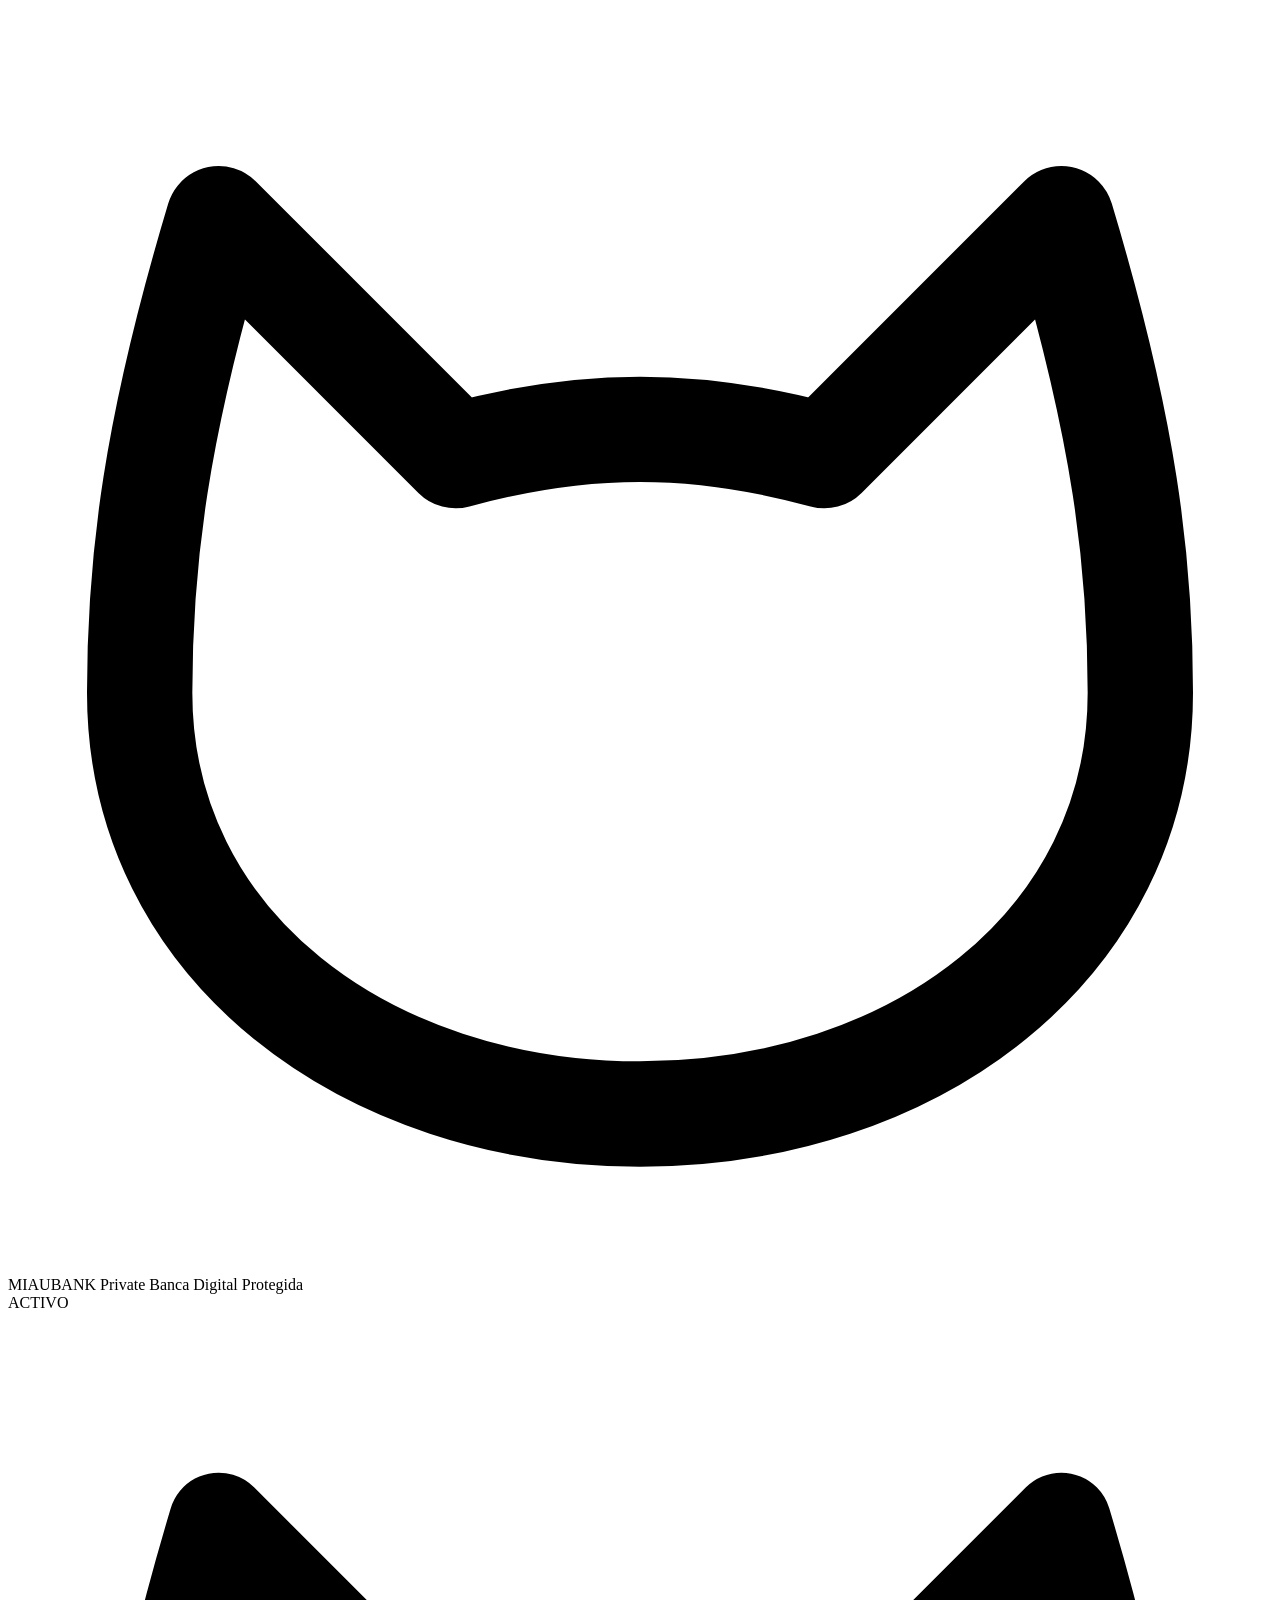
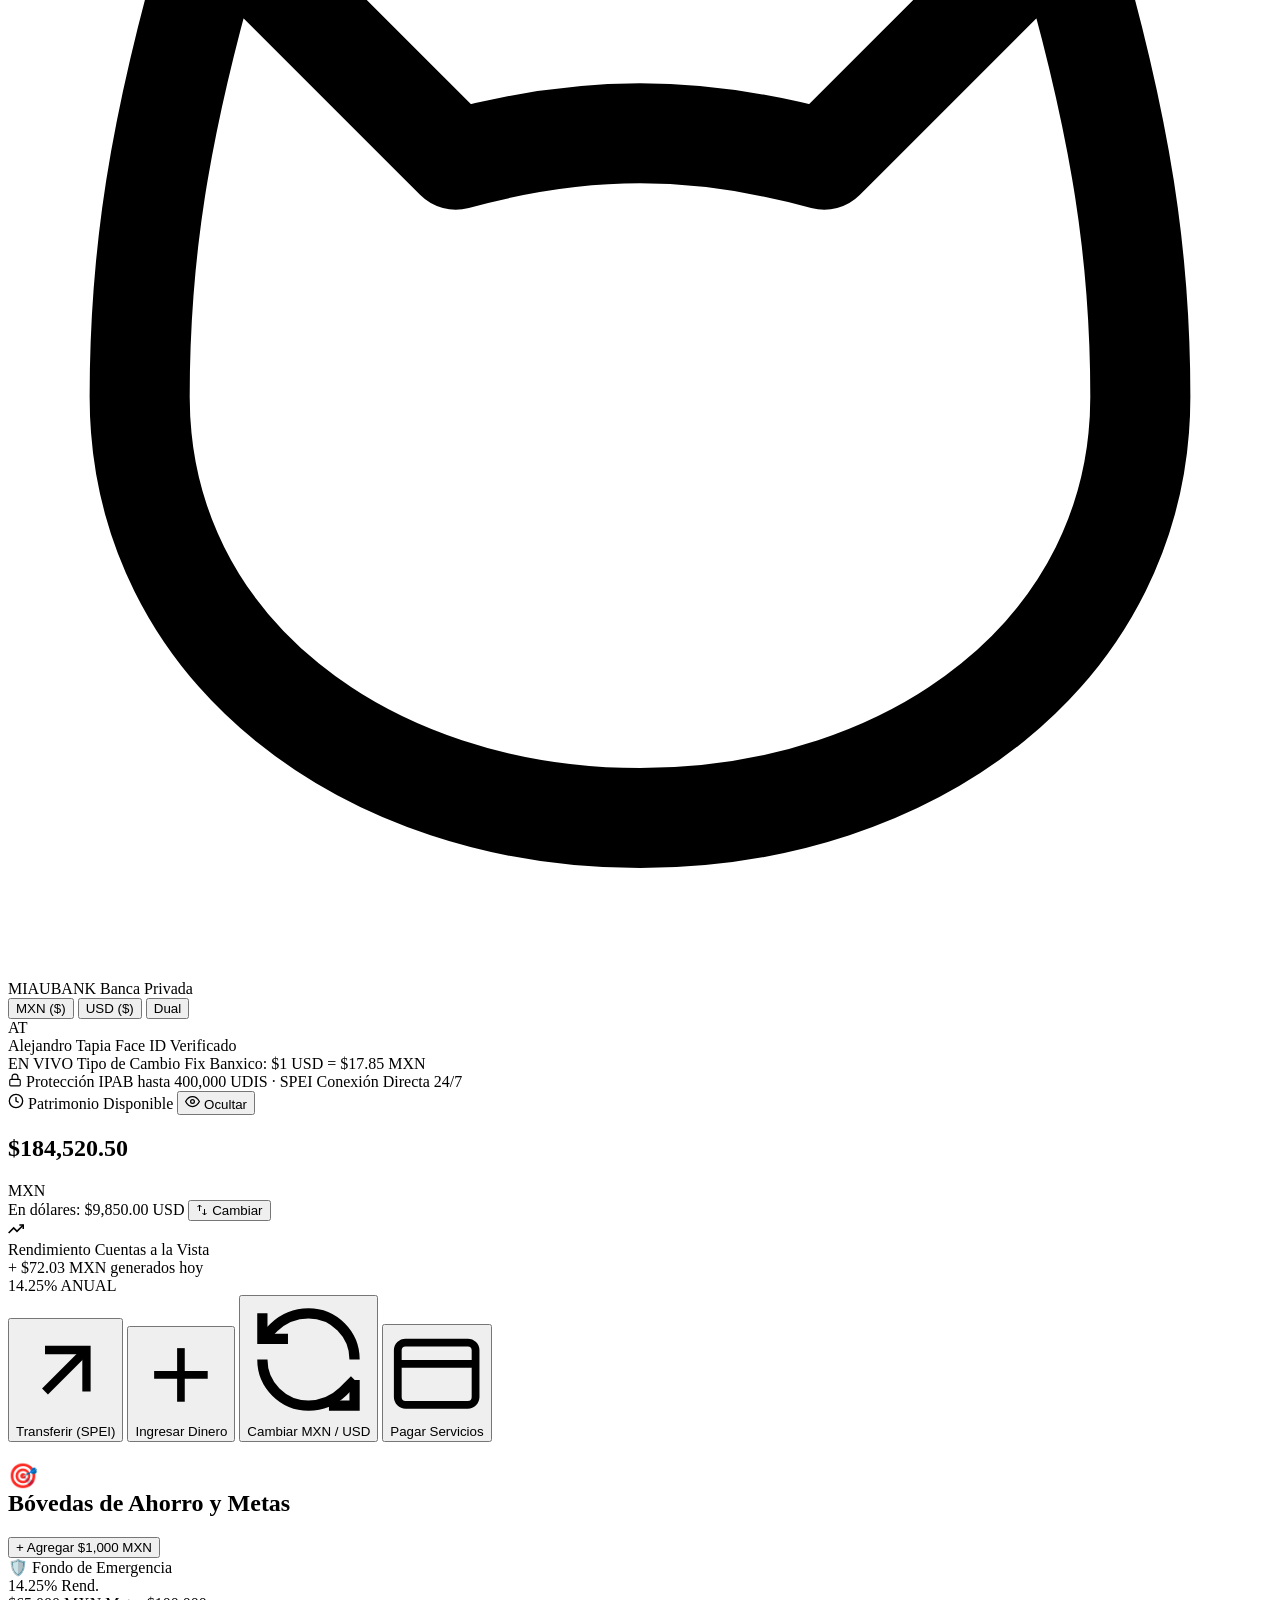
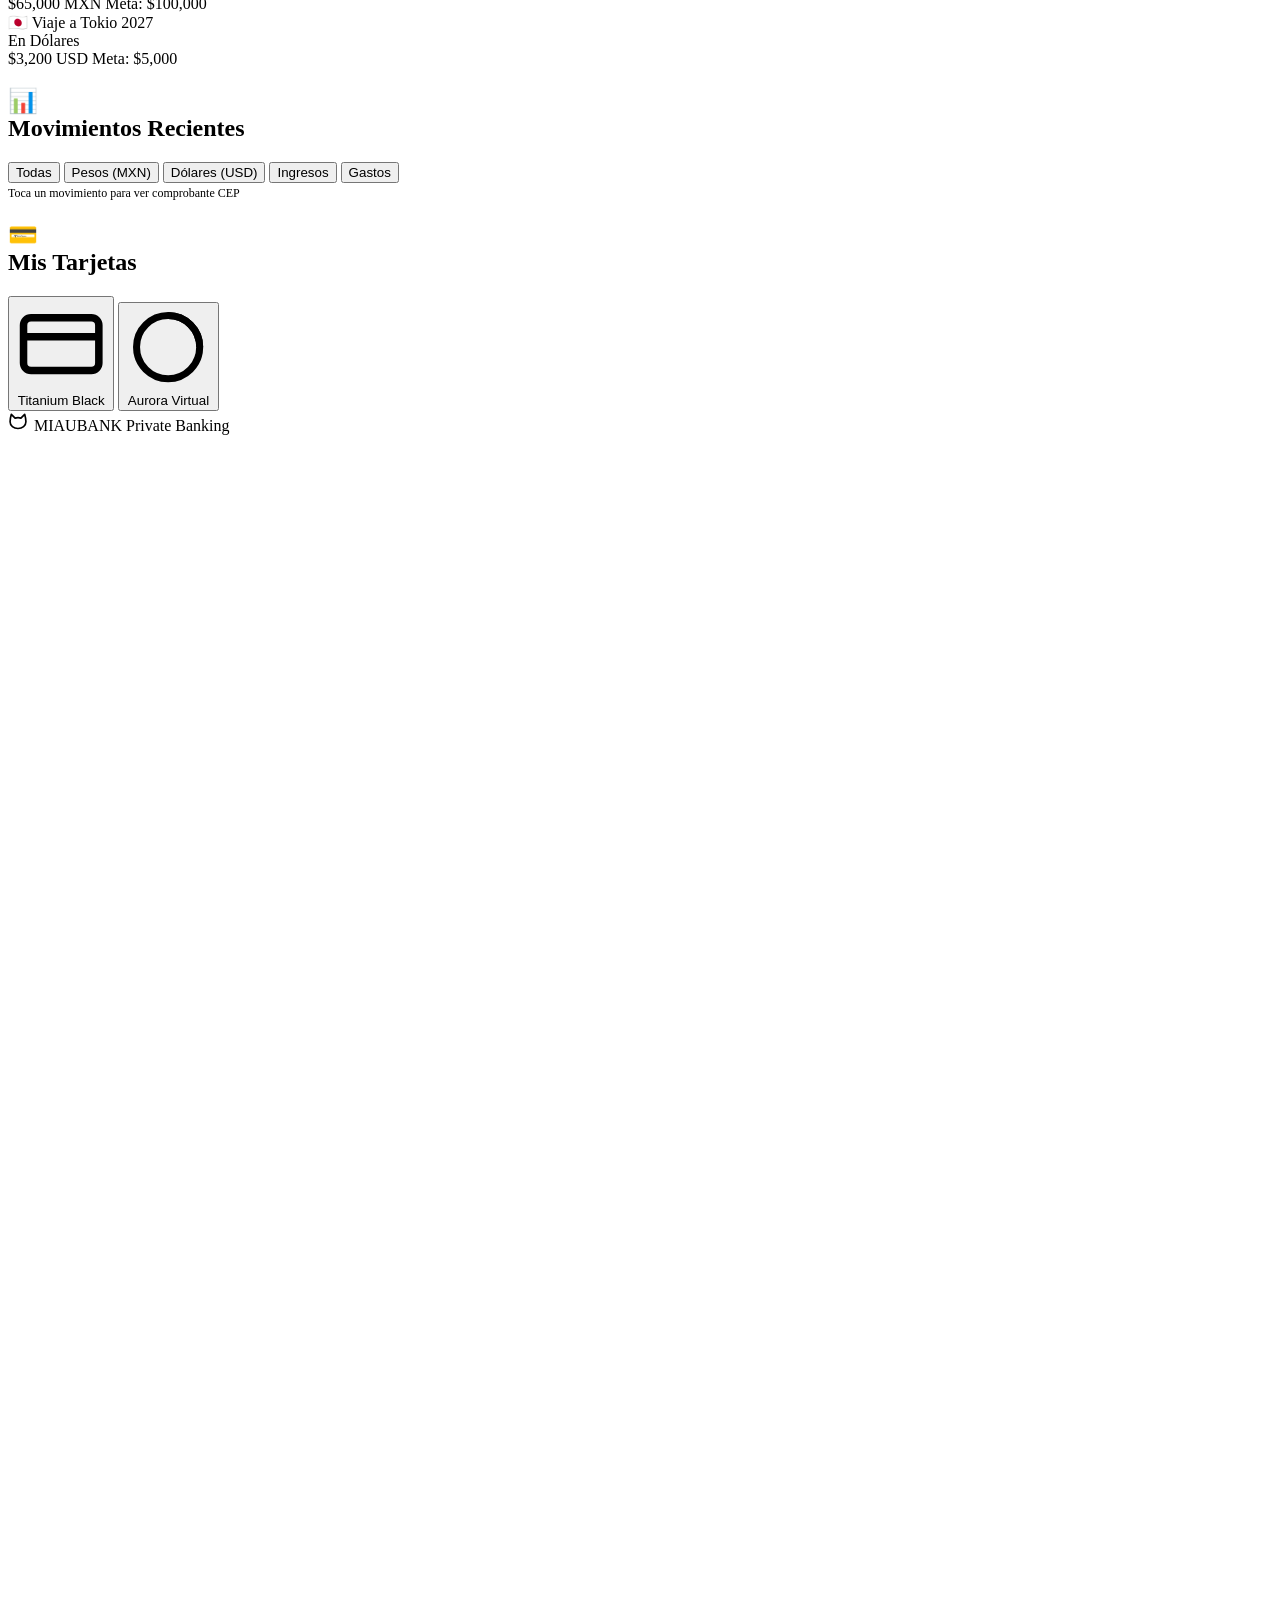
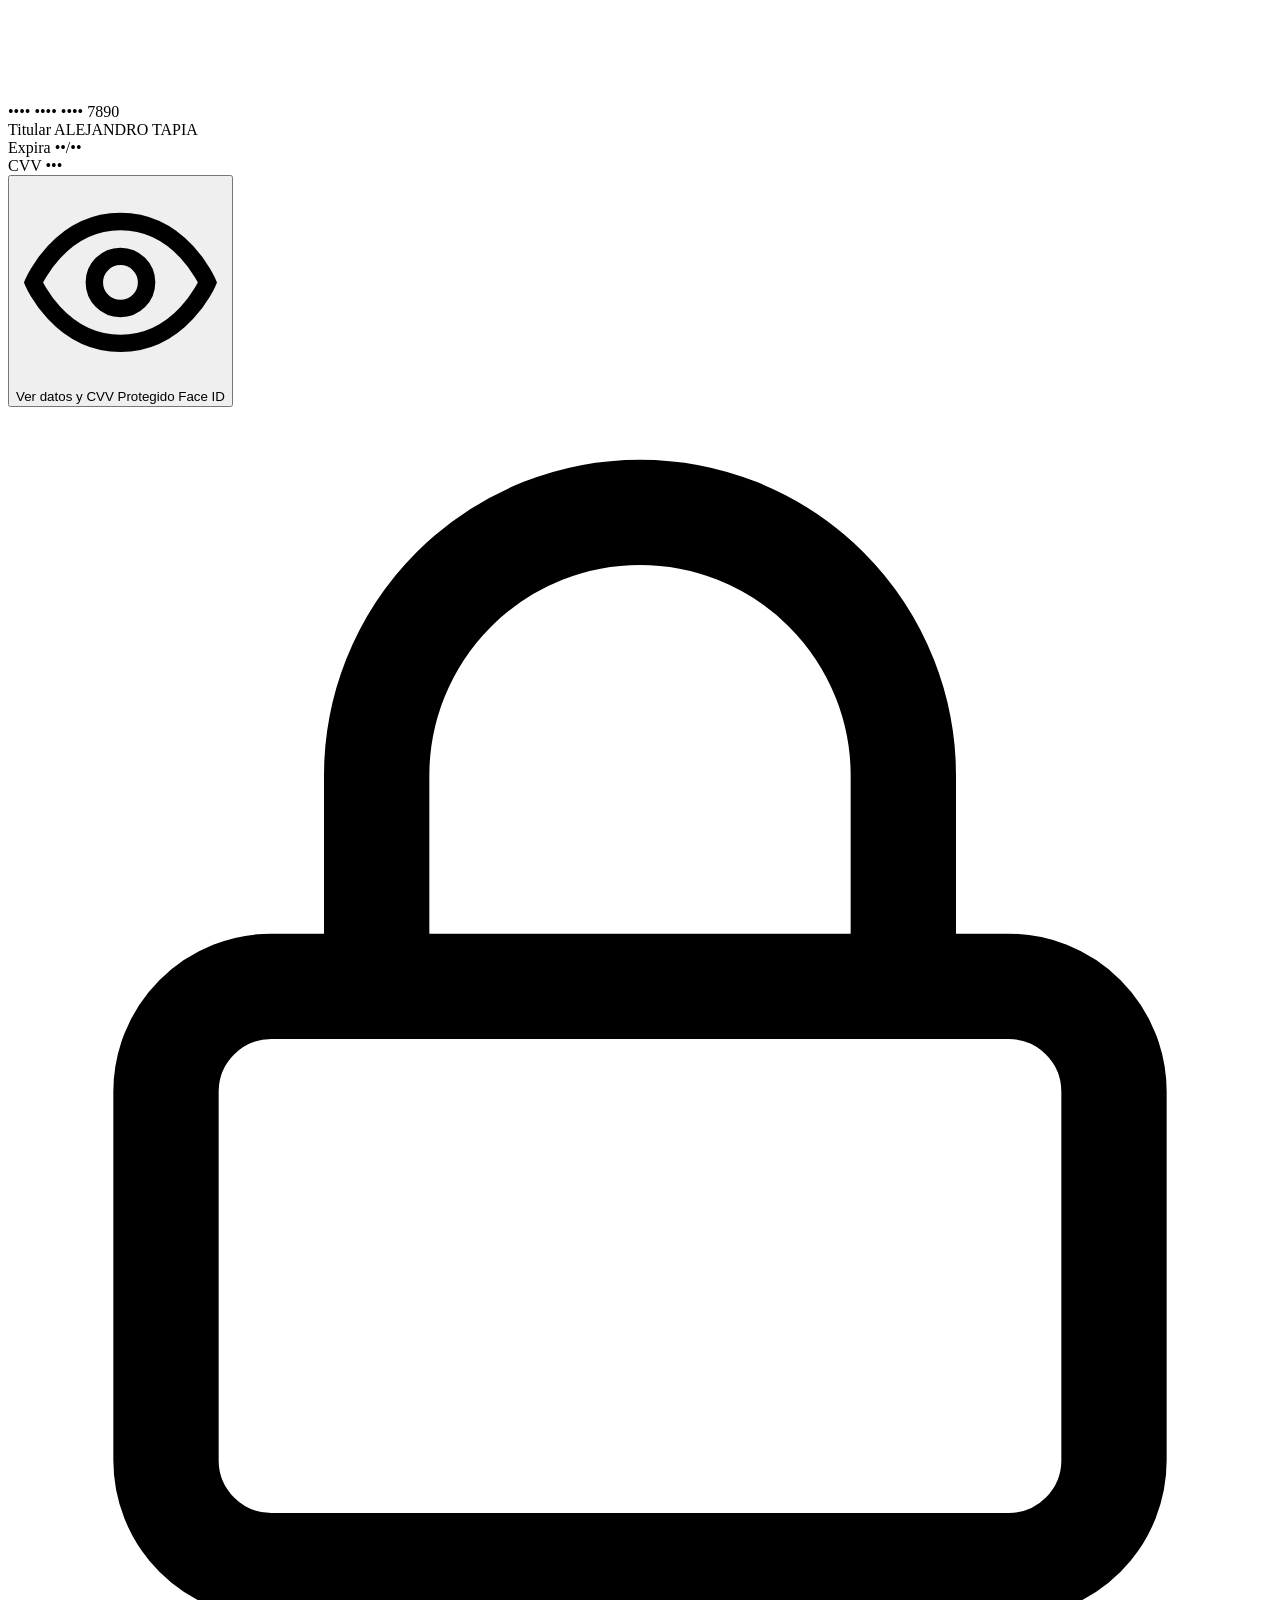
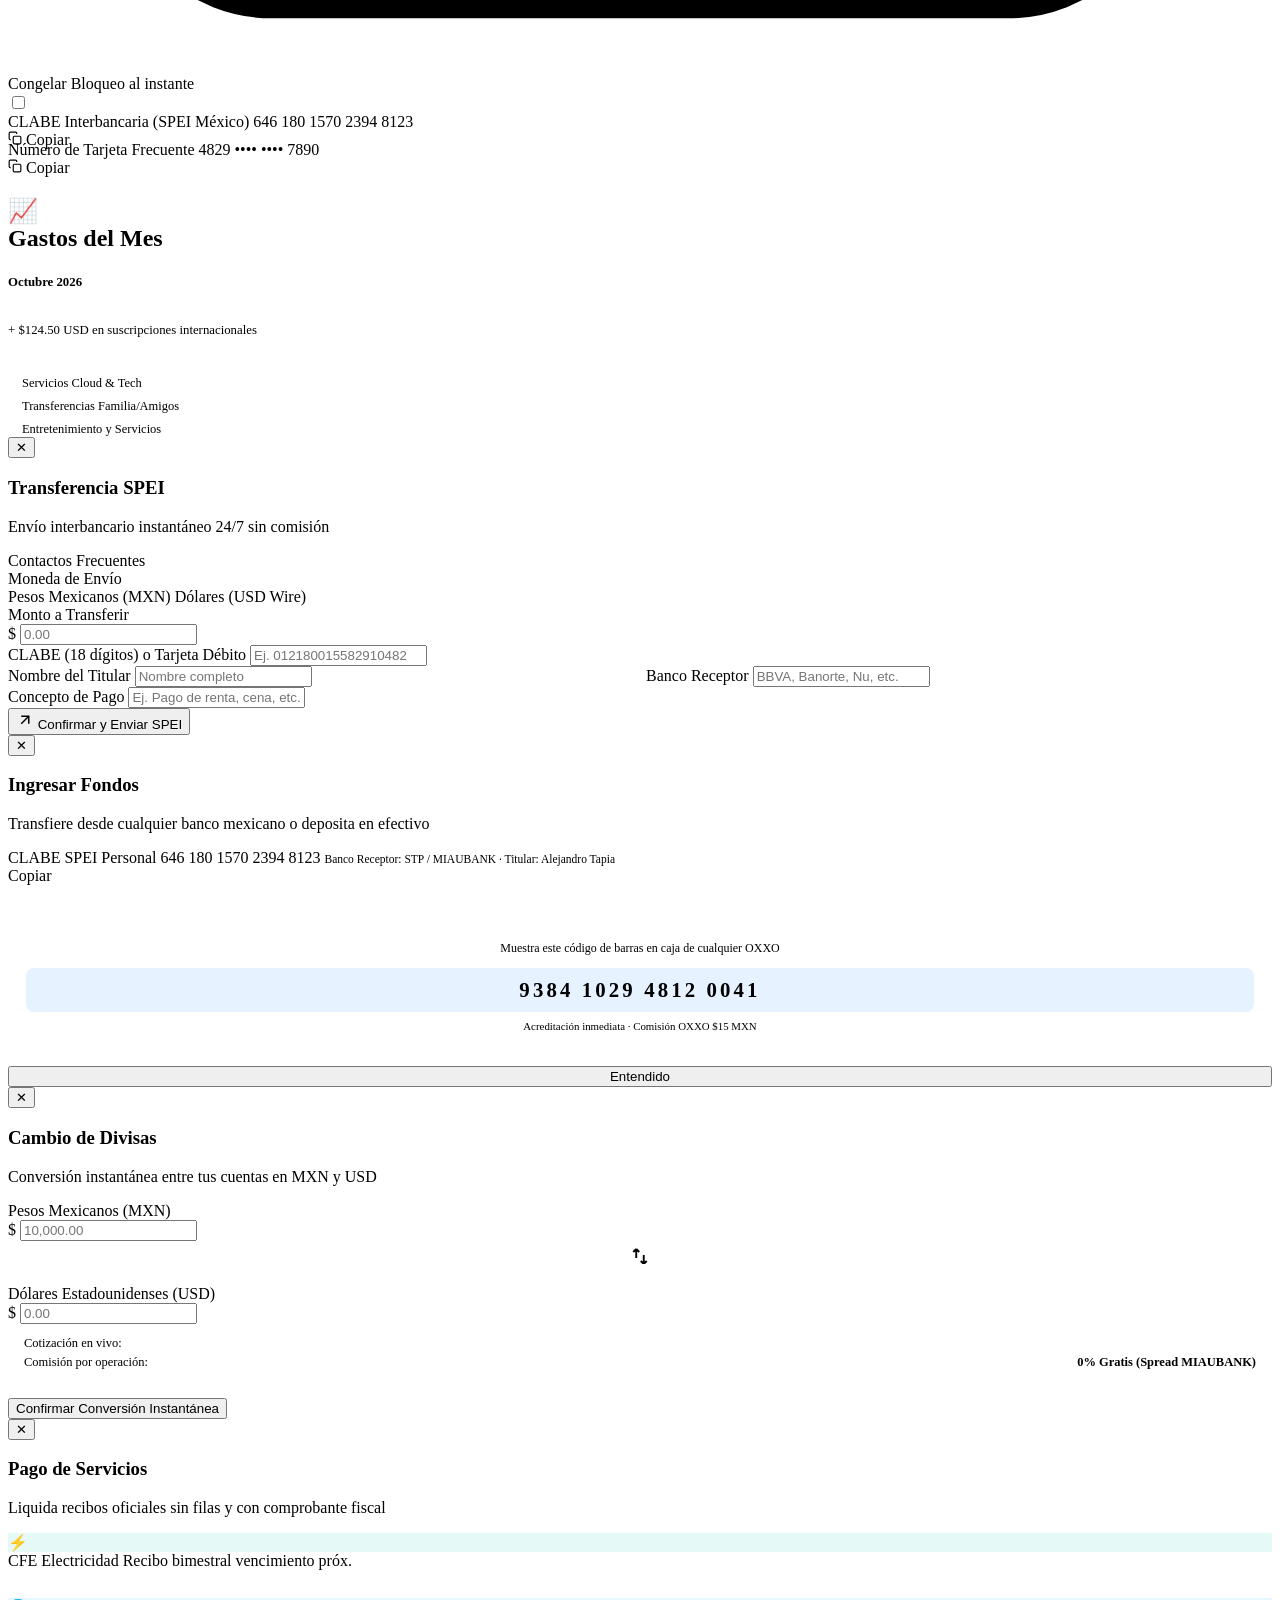
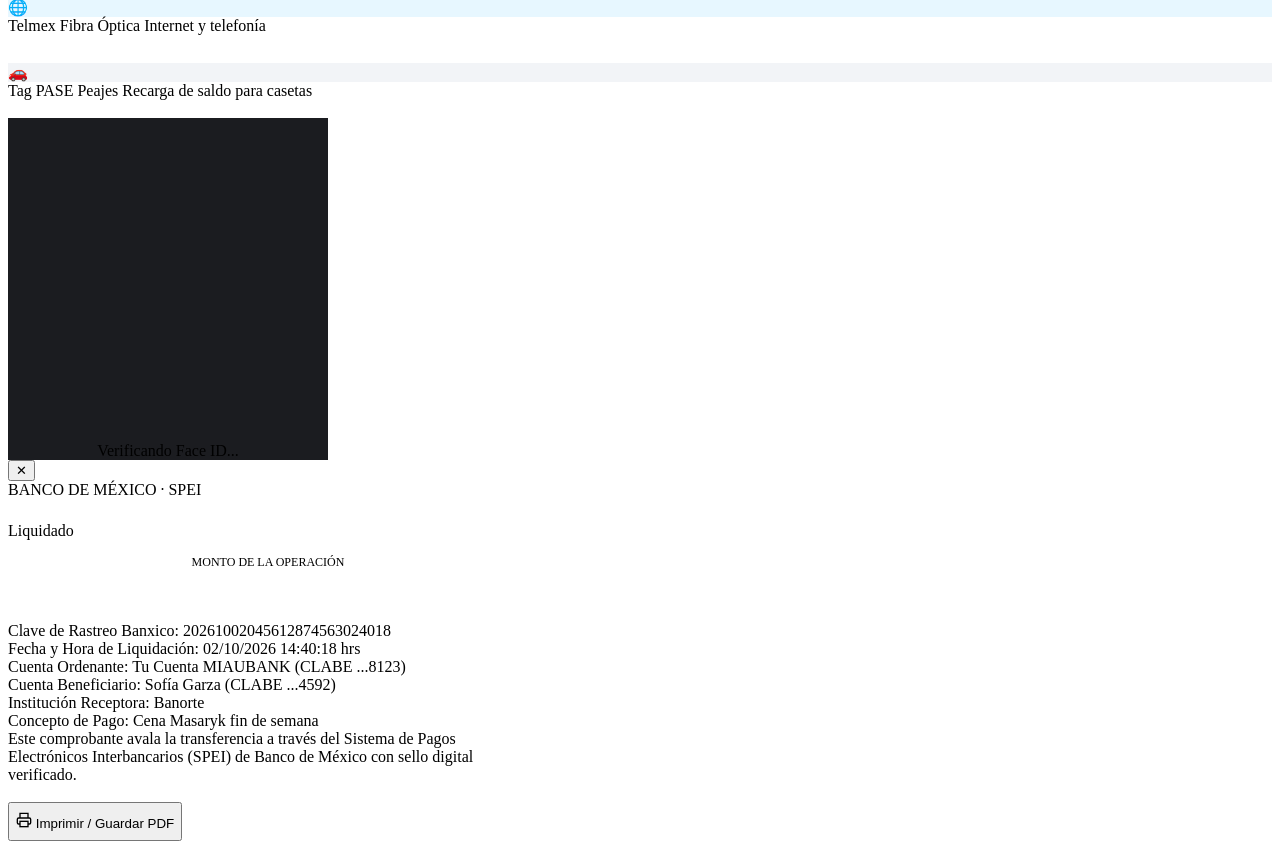
==== index.html @ e2e9070a "Add files via upload" ====
<!DOCTYPE html>
<html lang="es-MX">
<head>
  <meta charset="UTF-8">
  <meta name="viewport" content="width=device-width, initial-scale=1.0">
  <title>MIAUBANK | Banca Privada Digital</title>
  
  <!-- Estilos del Sistema Apple Black -->
  <link rel="stylesheet" href="css/main.css">
  <link rel="stylesheet" href="css/cards.css">
  <link rel="stylesheet" href="css/components.css">

  <link rel="icon" href="data:image/svg+xml,<svg xmlns='http://www.w3.org/2000/svg' viewBox='0 0 24 24' fill='none' stroke='%2338bdf8' stroke-width='2' stroke-linecap='round' stroke-linejoin='round'><path d='M4 4l4.5 4.5c1.1-.3 2.3-.5 3.5-.5s2.4.2 3.5.5L20 4c1.2 4 1.5 6.5 1.5 9 0 4.8-4.3 8-9.5 8S2.5 17.8 2.5 13c0-2.5.3-5 1.5-9z'/></svg>">
</head>
<body>

  <!-- Luz Ambiental de Fondo -->
  <div class="ambient-glow"></div>

  <!-- Dynamic Island (Estilo iPhone 15/16 Pro) -->
  <div class="dynamic-island-container">
    <div class="dynamic-island" id="dynamicIsland">
      <div class="island-icon">
        <svg viewBox="0 0 24 24" fill="none" stroke="currentColor" stroke-width="2" stroke-linecap="round" stroke-linejoin="round">
          <path d="M4 4l4.5 4.5c1.1-.3 2.3-.5 3.5-.5s2.4.2 3.5.5L20 4c1.2 4 1.5 6.5 1.5 9 0 4.8-4.3 8-9.5 8S2.5 17.8 2.5 13c0-2.5.3-5 1.5-9z"/>
        </svg>
      </div>
      <div class="island-content">
        <span class="island-title" id="islandTitle">MIAUBANK Private</span>
        <span class="island-sub" id="islandSub">Banca Digital Protegida</span>
      </div>
      <span class="island-badge" id="islandBadge">ACTIVO</span>
    </div>
  </div>

  <div class="app-layout">

    <!-- Header Principal -->
    <header class="app-header">
      <div class="brand-wrapper" onclick="window.scrollTo({top:0, behavior:'smooth'})">
        <div class="brand-icon">
          <!-- Silueta Minimalista de Cara de Gato -->
          <svg viewBox="0 0 24 24" fill="none" stroke="currentColor" stroke-width="1.9" stroke-linecap="round" stroke-linejoin="round">
            <path d="M4 4l4.5 4.5c1.1-.3 2.3-.5 3.5-.5s2.4.2 3.5.5L20 4c1.2 4 1.5 6.5 1.5 9 0 4.8-4.3 8-9.5 8S2.5 17.8 2.5 13c0-2.5.3-5 1.5-9z"/>
          </svg>
        </div>
        <div class="brand-info">
          <span class="brand-name">MIAUBANK</span>
          <span class="brand-tag">Banca Privada</span>
        </div>
      </div>

      <!-- Selector Global de Divisas -->
      <div class="header-actions">
        <div class="currency-selector-pill">
          <button class="currency-btn active" data-currency="MXN" onclick="CurrencyEngine.setDisplayMode('MXN')">MXN ($)</button>
          <button class="currency-btn" data-currency="USD" onclick="CurrencyEngine.setDisplayMode('USD')">USD ($)</button>
          <button class="currency-btn" data-currency="DUAL" onclick="CurrencyEngine.setDisplayMode('DUAL')">Dual</button>
        </div>

        <!-- Perfil del Usuario -->
        <div class="user-profile-badge" title="Cuenta Verificada">
          <div class="avatar-ring">AT</div>
          <div class="user-meta">
            <span class="user-name">Alejandro Tapia</span>
            <span class="user-status">Face ID Verificado</span>
          </div>
        </div>
      </div>
    </header>

    <!-- Barra de Tipo de Cambio en Vivo -->
    <div class="fx-ticker-bar">
      <div class="ticker-left">
        <span class="live-indicator">
          <span class="pulse-dot"></span>
          EN VIVO
        </span>
        <span class="ticker-text">Tipo de Cambio Fix Banxico:</span>
        <span class="ticker-rate-badge" id="fxTickerRate">$1 USD = $17.85 MXN</span>
      </div>
      <div class="ticker-right">
        <span>
          <svg width="14" height="14" viewBox="0 0 24 24" fill="none" stroke="currentColor" stroke-width="2">
            <rect x="3" y="11" width="18" height="11" rx="2" ry="2"/>
            <path d="M7 11V7a5 5 0 0 1 10 0v4"/>
          </svg>
          Protección IPAB hasta 400,000 UDIS
        </span>
        <span>·</span>
        <span>SPEI Conexión Directa 24/7</span>
      </div>
    </div>

    <!-- Grid Principal de la Banca -->
    <main class="dashboard-grid">

      <!-- COLUMNA IZQUIERDA: Balance, Acciones, Apartados y Movimientos -->
      <div class="main-column">

        <!-- Tarjeta de Saldo Principal -->
        <section class="balance-hero">
          <div class="balance-header-row">
            <span class="balance-meta-tag">
              <svg width="16" height="16" viewBox="0 0 24 24" fill="none" stroke="currentColor" stroke-width="2">
                <circle cx="12" cy="12" r="10"/>
                <path d="M12 6v6l4 2"/>
              </svg>
              Patrimonio Disponible
            </span>

            <button class="privacy-toggle-btn" onclick="CurrencyEngine.toggleBalanceVisibility()">
              <svg width="15" height="15" viewBox="0 0 24 24" fill="none" stroke="currentColor" stroke-width="2">
                <path d="M1 12s4-8 11-8 11 8 11 8-4 8-11 8-11-8-11-8z"/>
                <circle cx="12" cy="12" r="3"/>
              </svg>
              <span id="privacyBtnText">Ocultar</span>
            </button>
          </div>

          <div class="balance-amount-display">
            <h1 class="main-balance-text" id="mainBalanceAmount">$184,520.50</h1>
            <span class="currency-code-tag" id="mainCurrencyCode">MXN</span>
          </div>

          <div class="secondary-balance-row">
            <span>En dólares:</span>
            <span class="secondary-balance-value" id="secondaryBalanceAmount">$9,850.00</span>
            <span id="secondaryCurrencyCode">USD</span>
            <button class="currency-swap-pill" onclick="App.openModal('fxModal')">
              <svg width="12" height="12" viewBox="0 0 24 24" fill="none" stroke="currentColor" stroke-width="2">
                <path d="M7 16V4m0 0L3 8m4-4l4 4m6 4v12m0 0l4-4m-4 4l-4-4"/>
              </svg>
              Cambiar
            </button>
          </div>

          <!-- Tira de Rendimiento Anual -->
          <div class="balance-yield-strip">
            <div class="yield-info-left">
              <div class="yield-icon-box">
                <svg width="16" height="16" viewBox="0 0 24 24" fill="none" stroke="currentColor" stroke-width="2.5">
                  <polyline points="23 6 13.5 15.5 8.5 10.5 1 18"/>
                  <polyline points="17 6 23 6 23 12"/>
                </svg>
              </div>
              <div>
                <div class="yield-text-main">Rendimiento Cuentas a la Vista</div>
                <div class="yield-text-sub" id="dailyYieldAmount">+ $72.03 MXN generados hoy</div>
              </div>
            </div>
            <div class="yield-rate-badge">14.25% ANUAL</div>
          </div>
        </section>

        <!-- Barra de Acciones Rápidas -->
        <section class="quick-actions-grid">
          <button class="quick-action-btn" onclick="App.openModal('transferModal')">
            <div class="action-icon-wrapper blue">
              <svg viewBox="0 0 24 24" fill="none" stroke="currentColor" stroke-width="2">
                <line x1="7" y1="17" x2="17" y2="7"/>
                <polyline points="7 7 17 7 17 17"/>
              </svg>
            </div>
            <span class="action-title">Transferir (SPEI)</span>
          </button>

          <button class="quick-action-btn" onclick="App.openModal('depositModal')">
            <div class="action-icon-wrapper green">
              <svg viewBox="0 0 24 24" fill="none" stroke="currentColor" stroke-width="2">
                <line x1="12" y1="5" x2="12" y2="19"/>
                <line x1="5" y1="12" x2="19" y2="12"/>
              </svg>
            </div>
            <span class="action-title">Ingresar Dinero</span>
          </button>

          <button class="quick-action-btn" onclick="App.openModal('fxModal')">
            <div class="action-icon-wrapper purple">
              <svg viewBox="0 0 24 24" fill="none" stroke="currentColor" stroke-width="2">
                <path d="M21 12a9 9 0 0 0-9-9 9.75 9.75 0 0 0-6.74 2.74L3 8"/>
                <path d="M3 3v5h5"/>
                <path d="M3 12a9 9 0 0 0 9 9 9.75 9.75 0 0 0 6.74-2.74L21 16"/>
                <path d="M16 21h5v-5"/>
              </svg>
            </div>
            <span class="action-title">Cambiar MXN / USD</span>
          </button>

          <button class="quick-action-btn" onclick="App.openModal('servicesModal')">
            <div class="action-icon-wrapper orange">
              <svg viewBox="0 0 24 24" fill="none" stroke="currentColor" stroke-width="2">
                <rect x="2" y="4" width="20" height="16" rx="2"/>
                <path d="M7 15h0M2 9.5h20"/>
              </svg>
            </div>
            <span class="action-title">Pagar Servicios</span>
          </button>
        </section>

        <!-- Bóveda de Apartados y Ahorro -->
        <section class="glass-panel">
          <div class="panel-header">
            <h2 class="panel-title">
              <div class="icon-box">🎯</div>
              Bóvedas de Ahorro y Metas
            </h2>
            <button class="panel-action-btn" onclick="App.depositToVault('Fondo Emergencia', 1000)">
              + Agregar $1,000 MXN
            </button>
          </div>

          <div class="vaults-grid">
            <div class="vault-card" onclick="App.depositToVault('Fondo Emergencia', 2000)">
              <div class="vault-top">
                <div class="vault-title-wrap">
                  <span class="vault-emoji">🛡️</span>
                  <span class="vault-name">Fondo de Emergencia</span>
                </div>
                <span class="vault-badge">14.25% Rend.</span>
              </div>
              <div class="vault-balance-info">
                <span class="vault-current-amount">$65,000 MXN</span>
                <span class="vault-goal-amount">Meta: $100,000</span>
              </div>
              <div class="vault-progress-track">
                <div class="vault-progress-bar" style="width: 65%;"></div>
              </div>
            </div>

            <div class="vault-card" onclick="App.depositToVault('Viaje a Tokio', 1500)">
              <div class="vault-top">
                <div class="vault-title-wrap">
                  <span class="vault-emoji">🇯🇵</span>
                  <span class="vault-name">Viaje a Tokio 2027</span>
                </div>
                <span class="vault-badge">En Dólares</span>
              </div>
              <div class="vault-balance-info">
                <span class="vault-current-amount">$3,200 USD</span>
                <span class="vault-goal-amount">Meta: $5,000</span>
              </div>
              <div class="vault-progress-track">
                <div class="vault-progress-bar" style="width: 64%;"></div>
              </div>
            </div>
          </div>
        </section>

        <!-- Movimientos Recientes -->
        <section class="glass-panel">
          <div class="panel-header">
            <h2 class="panel-title">
              <div class="icon-box">📊</div>
              Movimientos Recientes
            </h2>
          </div>

          <!-- Filtros de Transacciones -->
          <div class="tx-filters-bar">
            <div class="filter-pills">
              <button class="tx-filter-btn active" data-filter="ALL" onclick="TransactionsEngine.setFilter('ALL')">Todas</button>
              <button class="tx-filter-btn" data-filter="MXN" onclick="TransactionsEngine.setFilter('MXN')">Pesos (MXN)</button>
              <button class="tx-filter-btn" data-filter="USD" onclick="TransactionsEngine.setFilter('USD')">Dólares (USD)</button>
              <button class="tx-filter-btn" data-filter="INCOME" onclick="TransactionsEngine.setFilter('INCOME')">Ingresos</button>
              <button class="tx-filter-btn" data-filter="EXPENSE" onclick="TransactionsEngine.setFilter('EXPENSE')">Gastos</button>
            </div>
            <span style="font-size: 0.75rem; color: var(--text-secondary);">Toca un movimiento para ver comprobante CEP</span>
          </div>

          <!-- Lista de Transacciones Renderizada -->
          <div class="tx-list-container" id="transactionsList">
            <!-- Rellenado por transactions.js -->
          </div>
        </section>

      </div>

      <!-- COLUMNA DERECHA: Tarjeta Apple Card 3D, Seguridad y Métricas -->
      <aside class="sidebar-column">

        <!-- Módulo de Tarjetas Interactivas Apple Card -->
        <section class="glass-panel cards-section-container">
          <div class="panel-header" style="margin-bottom: 8px;">
            <h2 class="panel-title">
              <div class="icon-box">💳</div>
              Mis Tarjetas
            </h2>
          </div>

          <!-- Pestañas Física / Virtual -->
          <div class="card-type-tabs">
            <button class="card-tab-btn active" data-card-type="physical" onclick="CardSecurityEngine.switchCard('physical')">
              <svg viewBox="0 0 24 24" fill="none" stroke="currentColor" stroke-width="2">
                <rect x="2" y="5" width="20" height="14" rx="2"/>
                <line x1="2" y1="10" x2="22" y2="10"/>
              </svg>
              Titanium Black
            </button>
            <button class="card-tab-btn" data-card-type="virtual" onclick="CardSecurityEngine.switchCard('virtual')">
              <svg viewBox="0 0 24 24" fill="none" stroke="currentColor" stroke-width="2">
                <circle cx="12" cy="12" r="9"/>
                <path d="M12 3a9 9 0 0 1 9 9"/>
              </svg>
              Aurora Virtual
            </button>
          </div>

          <!-- Escenario 3D de la Tarjeta Apple -->
          <div class="card-perspective-wrapper" id="cardPerspectiveWrapper">
            <div class="apple-card titanium-black" id="mainAppleCard" onclick="CardSecurityEngine.requestRevealDetails()">
              
              <!-- Reflejo Holográfico (Sheen) -->
              <div class="card-glare"></div>

              <!-- Contenido de la Tarjeta -->
              <div class="card-content">
                <div class="card-top-row">
                  <div class="card-bank-mark">
                    <span class="card-aura-logo">
                      <svg width="20" height="20" viewBox="0 0 24 24" fill="none" stroke="currentColor" stroke-width="2" stroke-linecap="round" stroke-linejoin="round" style="margin-right: 2px;">
                        <path d="M4 4l4.5 4.5c1.1-.3 2.3-.5 3.5-.5s2.4.2 3.5.5L20 4c1.2 4 1.5 6.5 1.5 9 0 4.8-4.3 8-9.5 8S2.5 17.8 2.5 13c0-2.5.3-5 1.5-9z"/>
                      </svg>
                      MIAUBANK
                    </span>
                    <span class="card-tier-label" id="cardTierLabel">Private Banking</span>
                  </div>
                  <div class="card-nfc-chip">
                    <div class="contactless-wave">
                      <svg viewBox="0 0 24 24" fill="none" stroke-width="2">
                        <path d="M8.5 16.5a5 5 0 0 1 0-7"/>
                        <path d="M12 19a8.5 8.5 0 0 0 0-14"/>
                        <path d="M15.5 21.5a12 12 0 0 0 0-19"/>
                      </svg>
                    </div>
                    <div class="emv-chip"></div>
                  </div>
                </div>

                <div class="card-number-row" id="cardNumberDisplay">
                  <div class="card-number-hidden">
                    <span class="number-dots">•••• •••• ••••</span>
                    <span class="number-last4">7890</span>
                  </div>
                </div>

                <div class="card-bottom-row">
                  <div class="card-holder-group">
                    <span class="card-label-tiny">Titular</span>
                    <span class="card-holder-name" id="cardHolderName">ALEJANDRO TAPIA</span>
                  </div>

                  <div class="card-security-meta">
                    <div class="card-expiry-box">
                      <span class="card-label-tiny">Expira</span>
                      <span class="card-meta-value" id="cardExpiryValue">••/••</span>
                    </div>

                    <div class="card-cvv-box">
                      <span class="card-label-tiny">CVV</span>
                      <span class="card-meta-value" id="cardCvvValue">•••</span>
                    </div>

                    <div class="card-network-logo">
                      <div class="mastercard-circles">
                        <div class="mc-circle-red"></div>
                        <div class="mc-circle-yellow"></div>
                      </div>
                    </div>
                  </div>
                </div>
              </div>

            </div>
          </div>

          <!-- Controles de la Tarjeta -->
          <div class="card-controls-panel">
            <button class="card-action-button" onclick="CardSecurityEngine.requestRevealDetails()">
              <div class="card-action-info">
                <div class="action-icon-circle">
                  <svg viewBox="0 0 24 24" fill="none" stroke="currentColor" stroke-width="2">
                    <path d="M2 12s3-7 10-7 10 7 10 7-3 7-10 7-10-7-10-7Z"/>
                    <circle cx="12" cy="12" r="3"/>
                  </svg>
                </div>
                <div class="action-text-group">
                  <span class="action-main-text" id="revealDetailsBtnText">Ver datos y CVV</span>
                  <span class="action-sub-text" id="cardCvvTimer">Protegido Face ID</span>
                </div>
              </div>
            </button>

            <div class="card-action-button" onclick="CardSecurityEngine.toggleLockCard()">
              <div class="card-action-info">
                <div class="action-icon-circle">
                  <svg viewBox="0 0 24 24" fill="none" stroke="currentColor" stroke-width="2">
                    <rect x="3" y="11" width="18" height="11" rx="2" ry="2"/>
                    <path d="M7 11V7a5 5 0 0 1 10 0v4"/>
                  </svg>
                </div>
                <div class="action-text-group">
                  <span class="action-main-text">Congelar</span>
                  <span class="action-sub-text">Bloqueo al instante</span>
                </div>
              </div>
              <label class="ios-switch" onclick="event.stopPropagation()">
                <input type="checkbox" id="cardLockSwitch" onchange="CardSecurityEngine.toggleLockCard()">
                <span class="ios-slider"></span>
              </label>
            </div>
          </div>

          <!-- CLABE Interbancaria con Copiado en un Clic -->
          <div class="clabe-box" onclick="CardSecurityEngine.copyCLABE()">
            <div class="clabe-info">
              <span class="clabe-title">CLABE Interbancaria (SPEI México)</span>
              <span class="clabe-digits">646 180 1570 2394 8123</span>
            </div>
            <div class="clabe-copy-tag">
              <svg width="14" height="14" viewBox="0 0 24 24" fill="none" stroke="currentColor" stroke-width="2">
                <rect x="9" y="9" width="13" height="13" rx="2" ry="2"/>
                <path d="M5 15H4a2 2 0 0 1-2-2V4a2 2 0 0 1 2-2h9a2 2 0 0 1 2 2v1"/>
              </svg>
              Copiar
            </div>
          </div>

          <!-- Copiar Número de Tarjeta -->
          <div class="clabe-box" style="margin-top: -8px;" onclick="CardSecurityEngine.copyCardNumber()">
            <div class="clabe-info">
              <span class="clabe-title">Número de Tarjeta Frecuente</span>
              <span class="clabe-digits">4829 •••• •••• 7890</span>
            </div>
            <div class="clabe-copy-tag">
              <svg width="14" height="14" viewBox="0 0 24 24" fill="none" stroke="currentColor" stroke-width="2">
                <rect x="9" y="9" width="13" height="13" rx="2" ry="2"/>
                <path d="M5 15H4a2 2 0 0 1-2-2V4a2 2 0 0 1 2-2h9a2 2 0 0 1 2 2v1"/>
              </svg>
              Copiar
            </div>
          </div>
        </section>

        <!-- Distribución de Gastos (Estilo Apple Wallet) -->
        <section class="glass-panel">
          <div class="panel-header">
            <h2 class="panel-title">
              <div class="icon-box">📈</div>
              Gastos del Mes
            </h2>
            <span style="font-size: 0.8rem; color: var(--apple-blue); font-weight: 600;">Octubre 2026</span>
          </div>

          <div style="margin-bottom: 14px;">
            <div style="font-size: 1.8rem; font-weight: 800; color: #fff; letter-spacing: -0.02em;">$4,288.50 <span style="font-size: 1rem; color: var(--text-secondary); font-weight: 600;">MXN</span></div>
            <div style="font-size: 0.8rem; color: var(--text-secondary);">+ $124.50 USD en suscripciones internacionales</div>
          </div>

          <!-- Barra de Segmentos Wallet (Colores Fríos Minimalistas) -->
          <div style="height: 8px; display: flex; gap: 4px; border-radius: 6px; overflow: hidden; margin-bottom: 16px;">
            <div style="width: 42%; background: var(--cool-cyan); border-radius: 4px;" title="Servicios y Cloud (42%)"></div>
            <div style="width: 28%; background: var(--cool-indigo); border-radius: 4px;" title="Transferencias (28%)"></div>
            <div style="width: 18%; background: var(--cool-steel); border-radius: 4px;" title="Alimentos (18%)"></div>
            <div style="width: 12%; background: var(--cool-teal); border-radius: 4px;" title="Otros (12%)"></div>
          </div>

          <!-- Leyendas de Categorías -->
          <div style="display: flex; flex-direction: column; gap: 8px; font-size: 0.78rem;">
            <div style="display: flex; justify-content: space-between; align-items: center;">
              <span style="display: flex; align-items: center; gap: 6px; color: var(--text-secondary);">
                <span style="width: 8px; height: 8px; border-radius: 50%; background: var(--cool-cyan);"></span>
                Servicios Cloud & Tech
              </span>
              <span style="font-weight: 600; color: #fff;">$124.50 USD</span>
            </div>

            <div style="display: flex; justify-content: space-between; align-items: center;">
              <span style="display: flex; align-items: center; gap: 6px; color: var(--text-secondary);">
                <span style="width: 8px; height: 8px; border-radius: 50%; background: var(--cool-indigo);"></span>
                Transferencias Familia/Amigos
              </span>
              <span style="font-weight: 600; color: #fff;">$1,850.00 MXN</span>
            </div>

            <div style="display: flex; justify-content: space-between; align-items: center;">
              <span style="display: flex; align-items: center; gap: 6px; color: var(--text-secondary);">
                <span style="width: 8px; height: 8px; border-radius: 50%; background: var(--cool-steel);"></span>
                Entretenimiento y Servicios
              </span>
              <span style="font-weight: 600; color: #fff;">$449.00 MXN</span>
            </div>
          </div>
        </section>

      </aside>

    </main>

  </div>

  <!-- ======================================================================
       MODALES INTERACTIVOS
       ====================================================================== -->

  <!-- MODAL: TRANSFERENCIA SPEI -->
  <div class="modal-overlay" id="transferModal">
    <div class="modal-dialog">
      <button class="modal-close-btn" onclick="App.closeModal('transferModal')">✕</button>
      
      <h3 class="modal-title">Transferencia SPEI</h3>
      <p class="modal-subtitle">Envío interbancario instantáneo 24/7 sin comisión</p>

      <form id="transferForm" onsubmit="App.handleTransferSubmit(event)">

        <!-- Contactos Rápidos -->
        <div class="form-group">
          <label class="form-label">Contactos Frecuentes</label>
          <div class="frequent-contacts-scroll" id="quickContactsList">
            <!-- Inyectado por app.js -->
          </div>
        </div>

        <!-- Selector de Moneda de Envío -->
        <div class="form-group">
          <label class="form-label">Moneda de Envío</label>
          <div class="currency-segmented-control">
            <label class="seg-btn active">
              <input type="radio" name="transferCurrency" value="MXN" checked style="display:none;" onchange="this.parentElement.parentElement.querySelectorAll('.seg-btn').forEach(b=>b.classList.remove('active')); this.parentElement.classList.add('active');">
              Pesos Mexicanos (MXN)
            </label>
            <label class="seg-btn">
              <input type="radio" name="transferCurrency" value="USD" style="display:none;" onchange="this.parentElement.parentElement.querySelectorAll('.seg-btn').forEach(b=>b.classList.remove('active')); this.parentElement.classList.add('active');">
              Dólares (USD Wire)
            </label>
          </div>
        </div>

        <!-- Monto -->
        <div class="form-group">
          <label class="form-label">Monto a Transferir</label>
          <div class="amount-input-wrapper">
            <span class="amount-currency-symbol">$</span>
            <input type="number" step="0.01" min="1" id="transferAmount" class="form-input amount-input-field" placeholder="0.00" required>
          </div>
        </div>

        <!-- Destinatario / CLABE -->
        <div class="form-group">
          <label class="form-label">CLABE (18 dígitos) o Tarjeta Débito</label>
          <input type="text" id="transferDestination" class="form-input" placeholder="Ej. 012180015582910482" required maxlength="18">
        </div>

        <div style="display: grid; grid-template-columns: 1fr 1fr; gap: 12px;">
          <div class="form-group">
            <label class="form-label">Nombre del Titular</label>
            <input type="text" id="transferBeneficiaryName" class="form-input" placeholder="Nombre completo" required>
          </div>
          <div class="form-group">
            <label class="form-label">Banco Receptor</label>
            <input type="text" id="transferBankName" class="form-input" placeholder="BBVA, Banorte, Nu, etc." required>
          </div>
        </div>

        <!-- Concepto -->
        <div class="form-group">
          <label class="form-label">Concepto de Pago</label>
          <input type="text" id="transferConcept" class="form-input" placeholder="Ej. Pago de renta, cena, etc." required>
        </div>

        <button type="submit" class="btn-primary-ios">
          <svg width="18" height="18" viewBox="0 0 24 24" fill="none" stroke="currentColor" stroke-width="2">
            <line x1="7" y1="17" x2="17" y2="7"/>
            <polyline points="7 7 17 7 17 17"/>
          </svg>
          Confirmar y Enviar SPEI
        </button>
      </form>
    </div>
  </div>

  <!-- MODAL: INGRESAR DINERO / DATOS DE CUENTA -->
  <div class="modal-overlay" id="depositModal">
    <div class="modal-dialog">
      <button class="modal-close-btn" onclick="App.closeModal('depositModal')">✕</button>

      <h3 class="modal-title">Ingresar Fondos</h3>
      <p class="modal-subtitle">Transfiere desde cualquier banco mexicano o deposita en efectivo</p>

      <div style="display: flex; flex-direction: column; gap: 16px;">
        <div class="clabe-box" onclick="CardSecurityEngine.copyCLABE()">
          <div class="clabe-info">
            <span class="clabe-title">CLABE SPEI Personal</span>
            <span class="clabe-digits">646 180 1570 2394 8123</span>
            <span style="font-size: 0.72rem; color: var(--text-secondary); margin-top: 4px;">Banco Receptor: STP / MIAUBANK · Titular: Alejandro Tapia</span>
          </div>
          <div class="clabe-copy-tag">Copiar</div>
        </div>

        <div style="background: rgba(255, 255, 255, 0.03); border: 1px solid var(--border-subtle); border-radius: var(--radius-md); padding: 18px; text-align: center;">
          <div style="font-size: 0.85rem; font-weight: 700; margin-bottom: 6px; color: #fff;">Depósito en Efectivo OXXO Pay</div>
          <div style="font-size: 0.75rem; color: var(--text-secondary); margin-bottom: 12px;">Muestra este código de barras en caja de cualquier OXXO</div>
          <div style="font-family: var(--font-mono); font-size: 1.3rem; letter-spacing: 0.15em; font-weight: 800; color: var(--apple-blue); background: rgba(10, 132, 255, 0.1); padding: 10px; border-radius: 8px; border: 1px dashed var(--apple-blue);">
            9384 1029 4812 0041
          </div>
          <div style="font-size: 0.68rem; color: var(--text-tertiary); margin-top: 8px;">Acreditación inmediata · Comisión OXXO $15 MXN</div>
        </div>

        <button type="button" class="btn-primary-ios" onclick="App.closeModal('depositModal')">
          Entendido
        </button>
      </div>
    </div>
  </div>

  <!-- MODAL: CAMBIO DE DIVISAS (FX MXN <-> USD) -->
  <div class="modal-overlay" id="fxModal">
    <div class="modal-dialog">
      <button class="modal-close-btn" onclick="App.closeModal('fxModal')">✕</button>

      <h3 class="modal-title">Cambio de Divisas</h3>
      <p class="modal-subtitle">Conversión instantánea entre tus cuentas en MXN y USD</p>

      <form id="fxForm" onsubmit="App.handleFXSubmit(event)">
        
        <!-- De (Origen) -->
        <div class="form-group">
          <label class="form-label" id="fxFromCurrencyLabel">Pesos Mexicanos (MXN)</label>
          <div class="amount-input-wrapper">
            <span class="amount-currency-symbol" id="fxFromSymbol">$</span>
            <input type="number" step="0.01" min="1" id="fxFromAmount" class="form-input amount-input-field" placeholder="10,000.00" required>
          </div>
        </div>

        <!-- Botón de Invertir Dirección -->
        <div style="display: flex; justify-content: center; margin: -6px 0 10px 0;">
          <button type="button" id="fxSwapDirectionBtn" style="background: rgba(255, 255, 255, 0.08); border: 1px solid var(--border-medium); border-radius: 50%; width: 40px; height: 40px; display: flex; align-items: center; justify-content: center; color: var(--apple-blue); cursor: pointer; transition: transform 0.3s;" title="Invertir conversión">
            <svg width="18" height="18" viewBox="0 0 24 24" fill="none" stroke="currentColor" stroke-width="2.5">
              <path d="M7 16V4m0 0L3 8m4-4l4 4m6 4v12m0 0l4-4m-4 4l-4-4"/>
            </svg>
          </button>
        </div>

        <!-- A (Destino Calculado) -->
        <div class="form-group">
          <label class="form-label" id="fxToCurrencyLabel">Dólares Estadounidenses (USD)</label>
          <div class="amount-input-wrapper">
            <span class="amount-currency-symbol" id="fxToSymbol">$</span>
            <input type="text" id="fxToAmount" class="form-input amount-input-field" placeholder="0.00" readonly style="color: var(--apple-green);">
          </div>
        </div>

        <div style="background: rgba(255, 255, 255, 0.03); border: 1px solid var(--border-subtle); border-radius: var(--radius-md); padding: 12px 16px; margin-bottom: 16px; font-size: 0.78rem;">
          <div style="display: flex; justify-content: space-between; margin-bottom: 4px;">
            <span style="color: var(--text-secondary);">Cotización en vivo:</span>
            <span style="font-weight: 700; color: #fff;" id="fxModalRateInfo">1 USD = $17.85 MXN</span>
          </div>
          <div style="display: flex; justify-content: space-between;">
            <span style="color: var(--text-secondary);">Comisión por operación:</span>
            <span style="font-weight: 700; color: var(--cool-teal);">0% Gratis (Spread MIAUBANK)</span>
          </div>
        </div>

        <button type="submit" class="btn-primary-ios">
          Confirmar Conversión Instantánea
        </button>
      </form>
    </div>
  </div>

  <!-- MODAL: PAGAR SERVICIOS -->
  <div class="modal-overlay" id="servicesModal">
    <div class="modal-dialog">
      <button class="modal-close-btn" onclick="App.closeModal('servicesModal')">✕</button>

      <h3 class="modal-title">Pago de Servicios</h3>
      <p class="modal-subtitle">Liquida recibos oficiales sin filas y con comprobante fiscal</p>

      <div style="display: flex; flex-direction: column; gap: 10px;">
        <div class="card-action-button" onclick="App.handlePayService('CFE Electricidad', 784.00)">
          <div class="card-action-info">
            <div class="action-icon-circle" style="background: rgba(45, 212, 191, 0.12); color: var(--cool-teal);">⚡</div>
            <div class="action-text-group">
              <span class="action-main-text">CFE Electricidad</span>
              <span class="action-sub-text">Recibo bimestral vencimiento próx.</span>
            </div>
          </div>
          <span style="font-weight: 700; color: #fff; font-size: 0.9rem;">$784.00 MXN</span>
        </div>

        <div class="card-action-button" onclick="App.handlePayService('Telmex Infinitum', 549.00)">
          <div class="card-action-info">
            <div class="action-icon-circle" style="background: rgba(56, 189, 248, 0.12); color: var(--cool-cyan);">🌐</div>
            <div class="action-text-group">
              <span class="action-main-text">Telmex Fibra Óptica</span>
              <span class="action-sub-text">Internet y telefonía</span>
            </div>
          </div>
          <span style="font-weight: 700; color: #fff; font-size: 0.9rem;">$549.00 MXN</span>
        </div>

        <div class="card-action-button" onclick="App.handlePayService('Tag Pase / Autopistas', 500.00)">
          <div class="card-action-info">
            <div class="action-icon-circle" style="background: rgba(148, 163, 184, 0.12); color: var(--cool-steel);">🚗</div>
            <div class="action-text-group">
              <span class="action-main-text">Tag PASE Peajes</span>
              <span class="action-sub-text">Recarga de saldo para casetas</span>
            </div>
          </div>
          <span style="font-weight: 700; color: #fff; font-size: 0.9rem;">$500.00 MXN</span>
        </div>
      </div>
    </div>
  </div>

  <!-- MODAL: FACE ID HUD SIMULACIÓN -->
  <div class="modal-overlay" id="faceIdModal">
    <div class="modal-dialog" style="max-width: 320px; text-align: center; background: rgba(15, 16, 21, 0.95);">
      <div class="face-id-hud">
        <div class="face-id-frame">
          <div class="face-id-bracket"></div>
          <svg class="face-id-icon" viewBox="0 0 24 24" fill="none">
            <path d="M8 3H5a2 2 0 0 0-2 2v3m18 0V5a2 2 0 0 0-2-2h-3m0 18h3a2 2 0 0 0 2-2v-3M3 16v3a2 2 0 0 0 2 2h3" stroke-width="2"/>
            <path d="M9 10h.01M15 10h.01M9 15c1 1 2 1.5 3 1.5s2-.5 3-1.5" stroke-width="2"/>
          </svg>
        </div>
        <div class="face-id-status" id="faceIdStatusText">Verificando Face ID...</div>
      </div>
    </div>
  </div>

  <!-- MODAL: COMPROBANTE OFICIAL CEP SPEI BANXICO -->
  <div class="modal-overlay" id="speiReceiptModal">
    <div class="modal-dialog" style="max-width: 520px;">
      <button class="modal-close-btn" onclick="App.closeModal('speiReceiptModal')">✕</button>

      <div class="spei-receipt-card" id="speiReceiptPrintArea">
        <div class="spei-receipt-header">
          <div>
            <div class="spei-banxico-logo">BANCO DE MÉXICO · SPEI</div>
            <div style="font-size: 1.15rem; font-weight: 800; color: #fff; margin-top: 2px;">Comprobante Electrónico (CEP)</div>
          </div>
          <span class="spei-status-pill" id="receiptStatus">Liquidado</span>
        </div>

        <div style="text-align: center; padding: 12px 0; border-bottom: 1px dashed var(--border-subtle);">
          <span style="font-size: 0.75rem; color: var(--text-secondary); text-transform: uppercase;">Monto de la Operación</span>
          <div style="font-size: 2.2rem; font-weight: 800; color: #fff; font-family: var(--font-mono);" id="receiptAmount">$1,850.00 MXN</div>
        </div>

        <div class="receipt-row">
          <span class="receipt-label">Clave de Rastreo Banxico:</span>
          <span class="receipt-val" id="receiptTrackingKey">20261002045612874563024018</span>
        </div>

        <div class="receipt-row">
          <span class="receipt-label">Fecha y Hora de Liquidación:</span>
          <span class="receipt-val" id="receiptDate">02/10/2026 14:40:18 hrs</span>
        </div>

        <div class="receipt-row">
          <span class="receipt-label">Cuenta Ordenante:</span>
          <span class="receipt-val" id="receiptOrigin">Tu Cuenta MIAUBANK (CLABE ...8123)</span>
        </div>

        <div class="receipt-row">
          <span class="receipt-label">Cuenta Beneficiario:</span>
          <span class="receipt-val" id="receiptBeneficiary">Sofía Garza (CLABE ...4592)</span>
        </div>

        <div class="receipt-row">
          <span class="receipt-label">Institución Receptora:</span>
          <span class="receipt-val" id="receiptInstitution">Banorte</span>
        </div>

        <div class="receipt-row">
          <span class="receipt-label">Concepto de Pago:</span>
          <span class="receipt-val" id="receiptConcept">Cena Masaryk fin de semana</span>
        </div>

        <div class="spei-watermark">
          Este comprobante avala la transferencia a través del Sistema de Pagos Electrónicos Interbancarios (SPEI) de Banco de México con sello digital verificado.
        </div>
      </div>

      <div style="display: flex; gap: 12px; margin-top: 18px;">
        <button type="button" class="btn-primary-ios" onclick="App.printSPEIReceipt()" style="margin-top: 0;">
          <svg width="16" height="16" viewBox="0 0 24 24" fill="none" stroke="currentColor" stroke-width="2">
            <polyline points="6 9 6 2 18 2 18 9"/>
            <path d="M6 18H4a2 2 0 0 1-2-2v-5a2 2 0 0 1 2-2h16a2 2 0 0 1 2 2v5a2 2 0 0 1-2 2h-2"/>
            <rect x="6" y="14" width="12" height="8"/>
          </svg>
          Imprimir / Guardar PDF
        </button>
        <button type="button" style="background: rgba(255,255,255,0.08); border: 1px solid var(--border-medium); color: #fff; padding: 12px 18px; border-radius: var(--radius-pill); cursor: pointer; font-weight: 600;" onclick="App.closeModal('speiReceiptModal')">
          Cerrar
        </button>
      </div>

    </div>
  </div>

  <!-- Scripts -->
  <script src="js/currency.js"></script>
  <script src="js/transactions.js"></script>
  <script src="js/card-security.js"></script>
  <script src="js/app.js"></script>
</body>
</html>
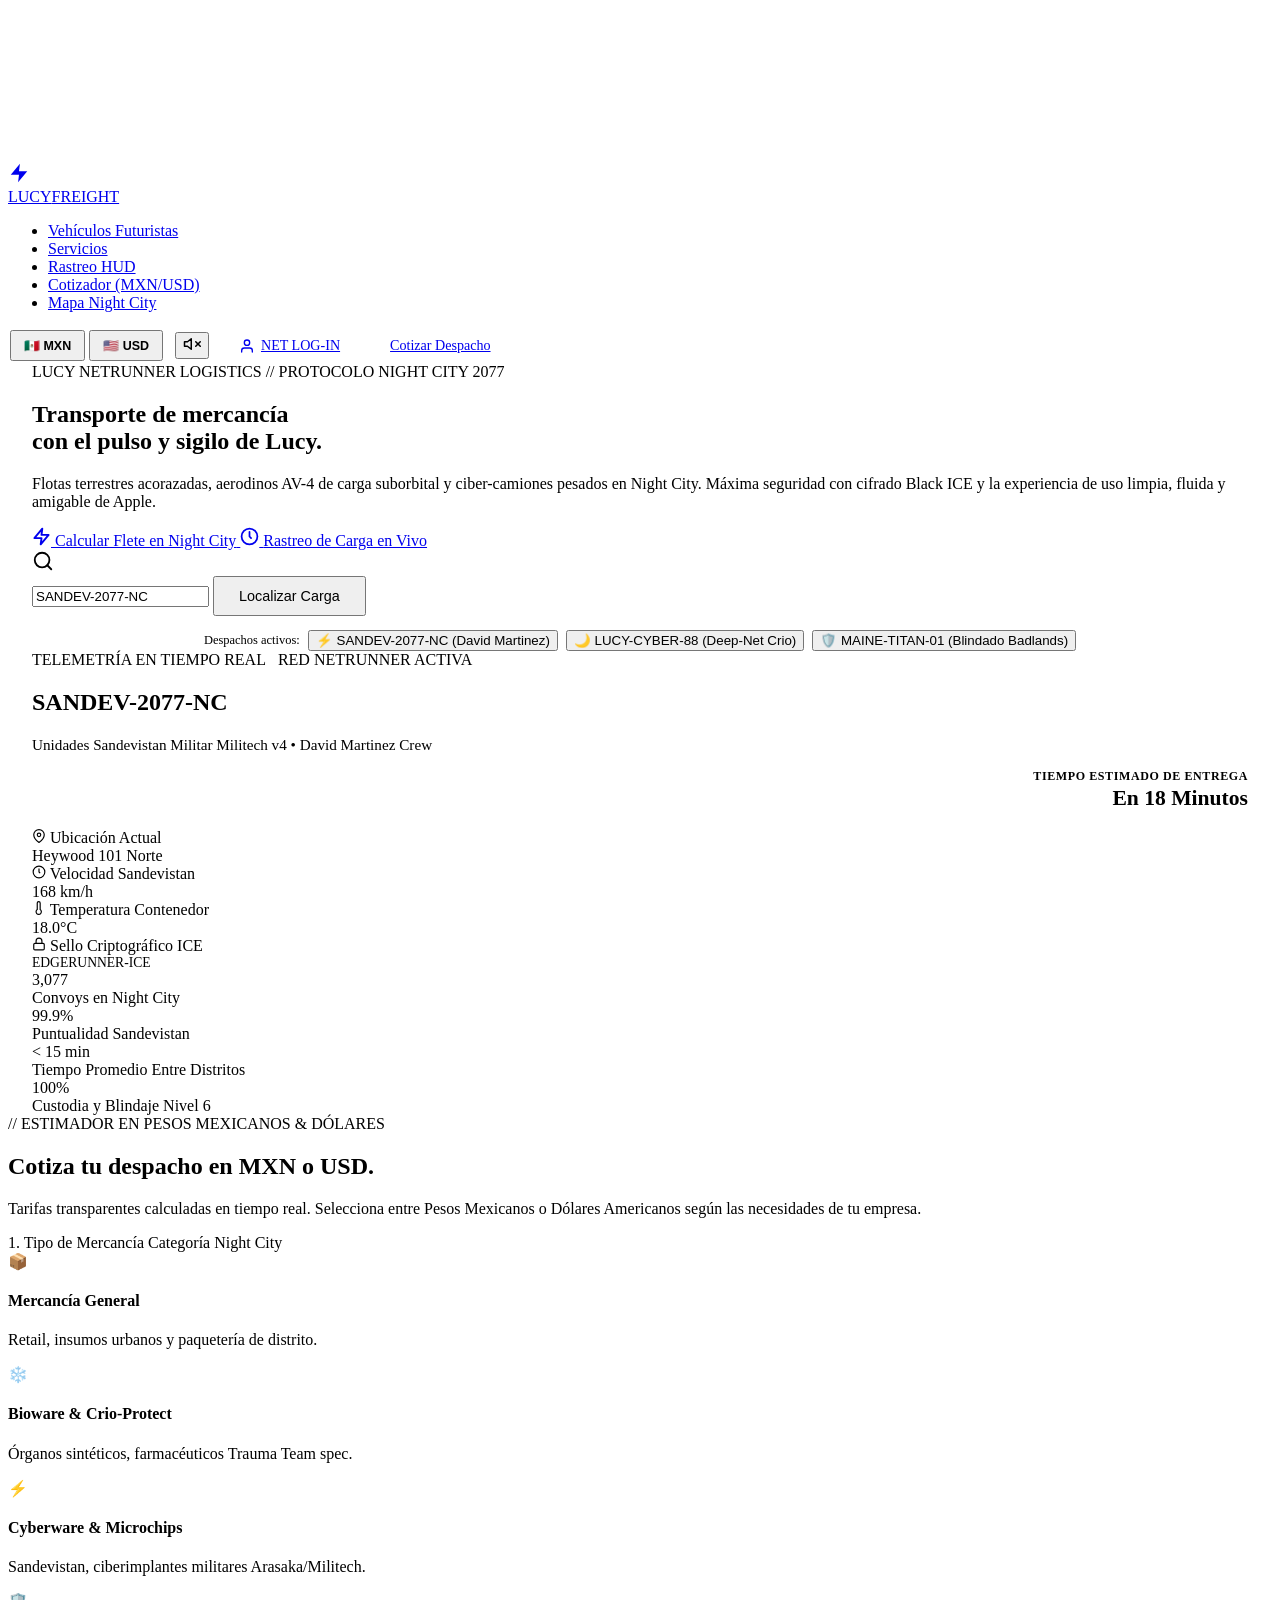
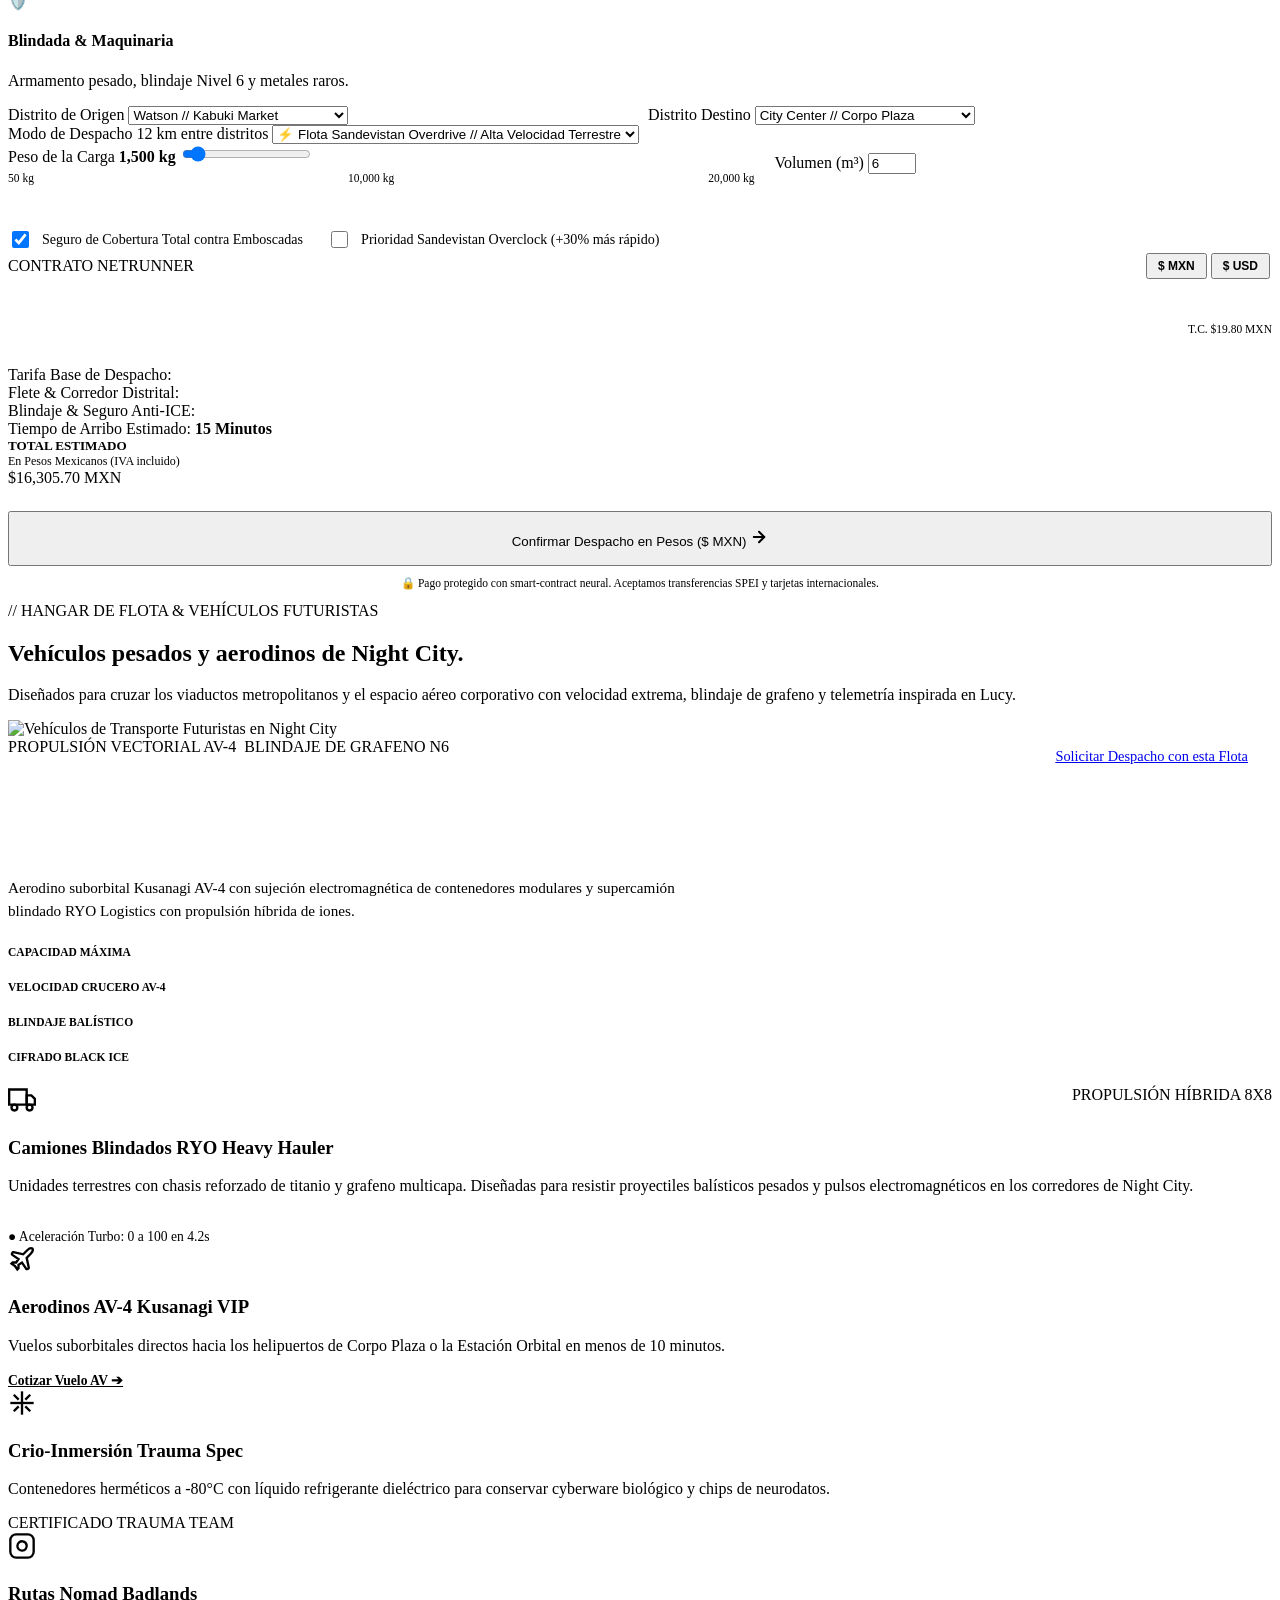
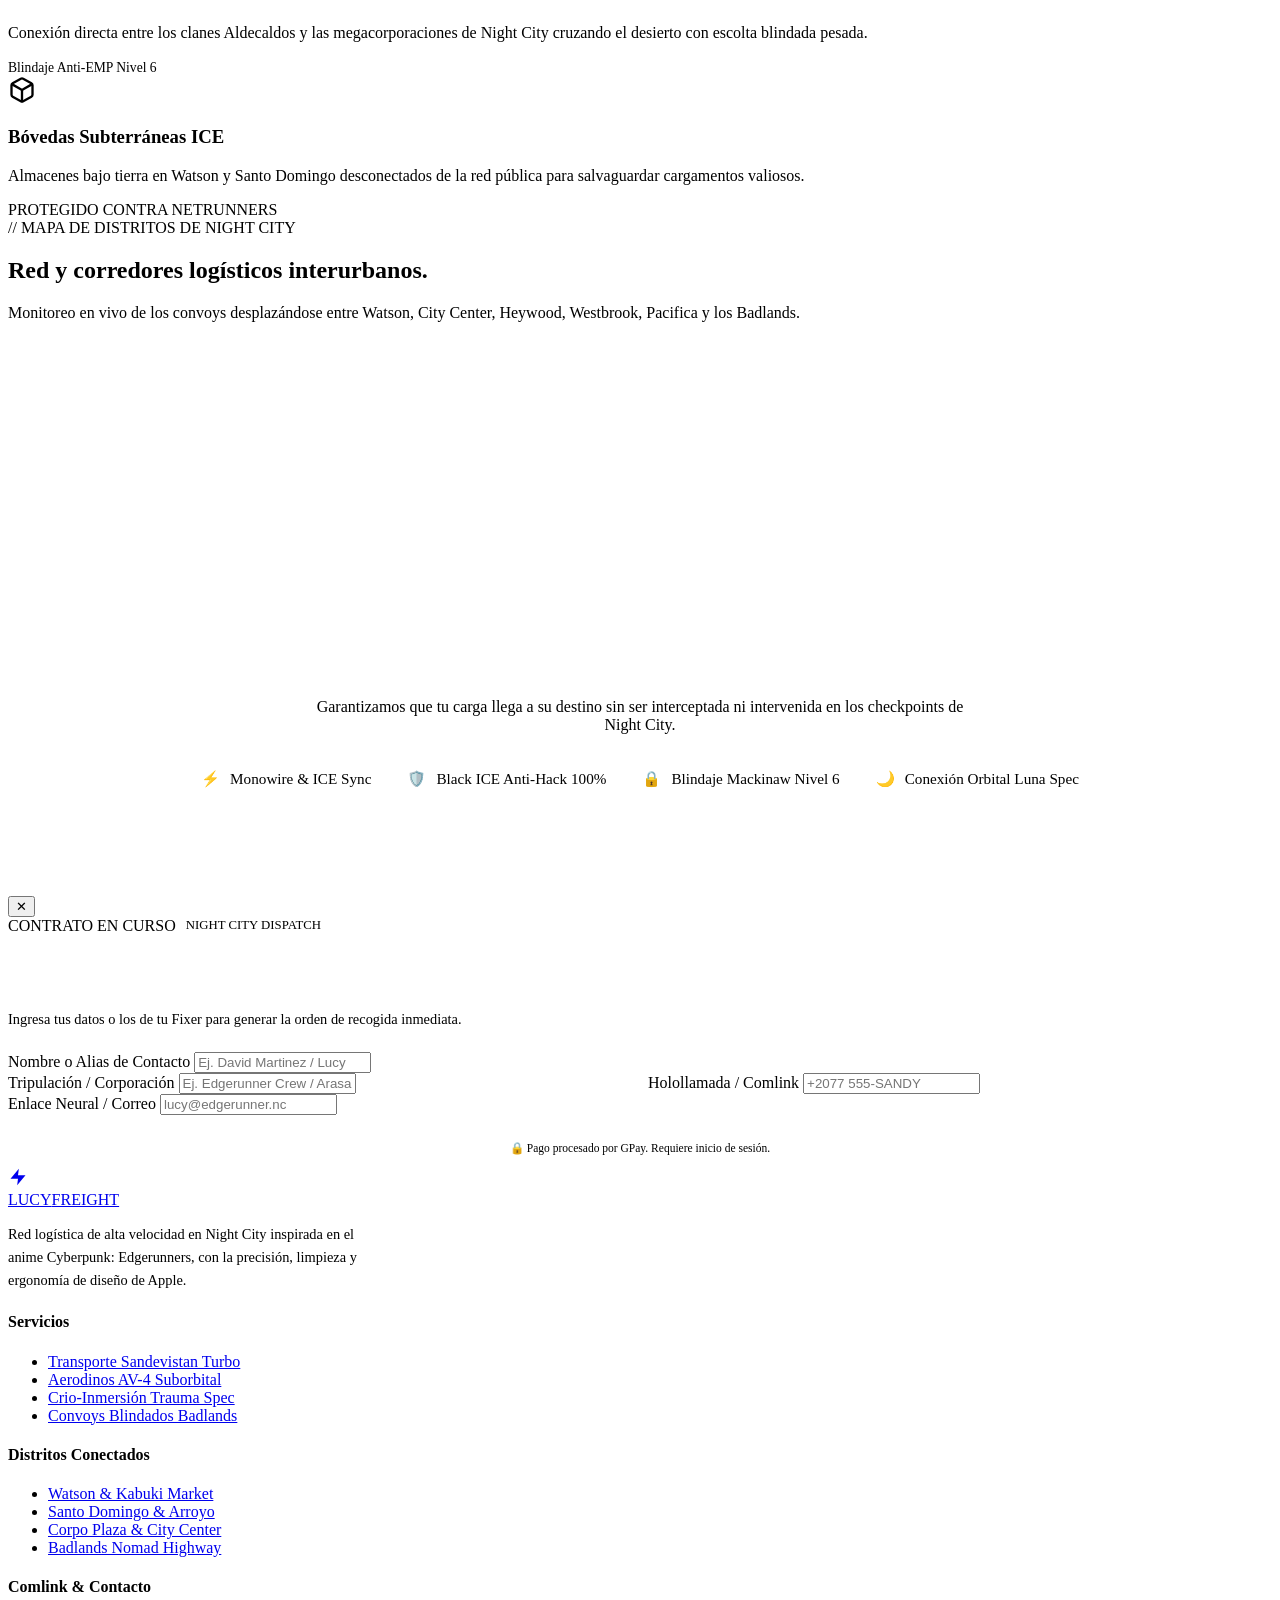
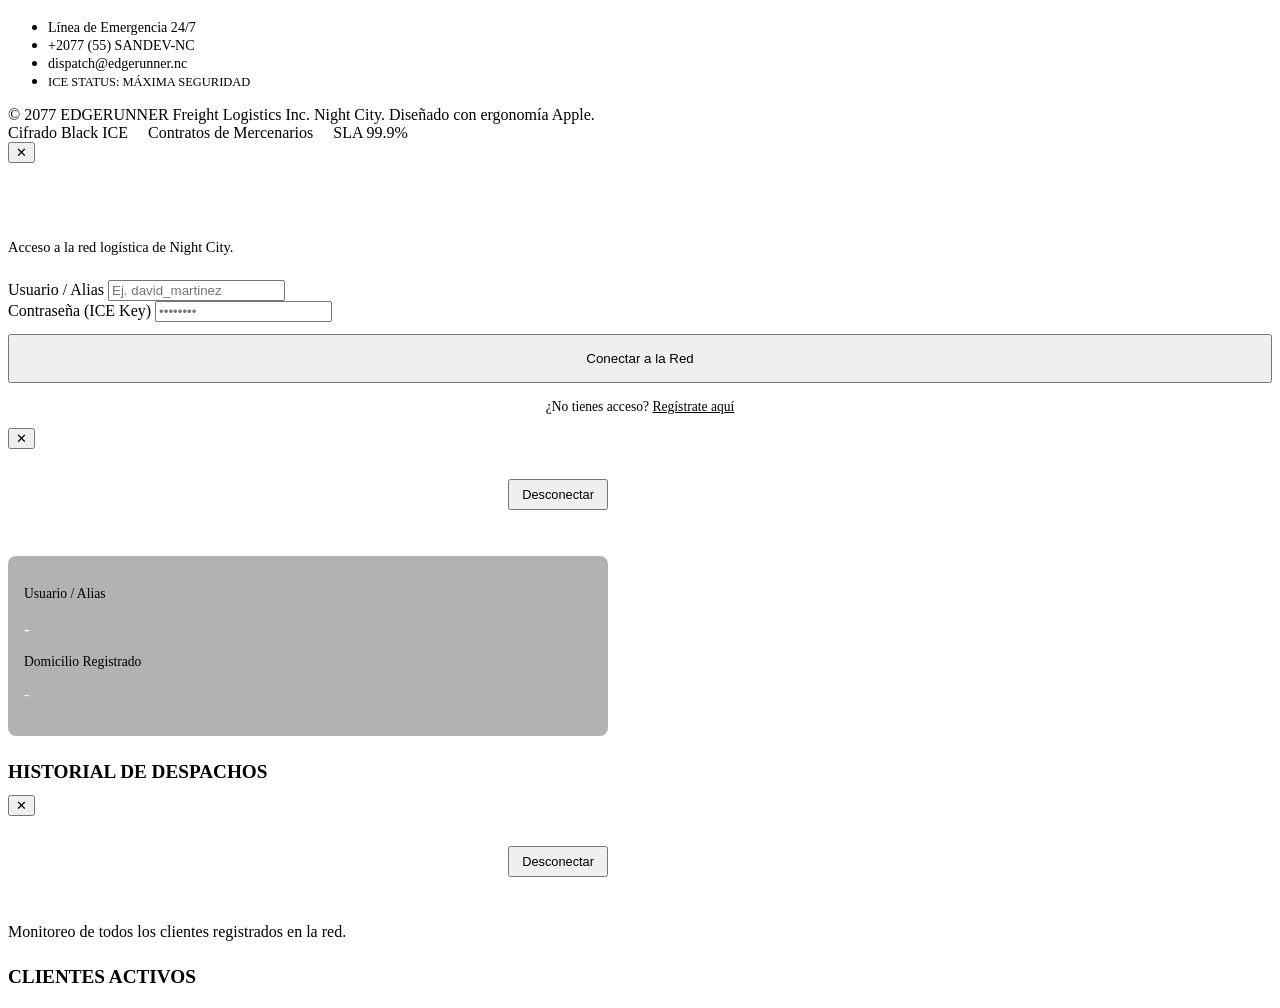
==== commit 804dd1d0: "Add files via upload" ====
--- a/index.html
+++ b/index.html
@@ -1,809 +1,947 @@
 <!DOCTYPE html>
-<html lang="es-MX">
+<html lang="es">
 <head>
   <meta charset="UTF-8">
   <meta name="viewport" content="width=device-width, initial-scale=1.0">
-  <title>MIAUBANK | Banca Privada Digital</title>
-  
-  <!-- Estilos del Sistema Apple Black -->
-  <link rel="stylesheet" href="css/main.css">
-  <link rel="stylesheet" href="css/cards.css">
-  <link rel="stylesheet" href="css/components.css">
-
-  <link rel="icon" href="data:image/svg+xml,<svg xmlns='http://www.w3.org/2000/svg' viewBox='0 0 24 24' fill='none' stroke='%2338bdf8' stroke-width='2' stroke-linecap='round' stroke-linejoin='round'><path d='M4 4l4.5 4.5c1.1-.3 2.3-.5 3.5-.5s2.4.2 3.5.5L20 4c1.2 4 1.5 6.5 1.5 9 0 4.8-4.3 8-9.5 8S2.5 17.8 2.5 13c0-2.5.3-5 1.5-9z'/></svg>">
+  <title>EDGERUNNER FREIGHT™ // Logística de Alta Velocidad Night City</title>
+  <meta name="description" content="Plataforma de transporte de carga y logística estilo Cyberpunk: Edgerunners en Night City. Velocidad Sandevistan, blindaje corporativo y diseño limpio Apple.">
+  <link rel="stylesheet" href="css/styles.css">
+  <link rel="icon" href="data:image/svg+xml,<svg xmlns='http://www.w3.org/2000/svg' viewBox='0 0 24 24' fill='%23fcee0a'><polygon points='13 2 3 14 12 14 11 22 21 10 12 10 13 2'/></svg>">
 </head>
 <body>
 
-  <!-- Luz Ambiental de Fondo -->
-  <div class="ambient-glow"></div>
-
-  <!-- Dynamic Island (Estilo iPhone 15/16 Pro) -->
-  <div class="dynamic-island-container">
-    <div class="dynamic-island" id="dynamicIsland">
-      <div class="island-icon">
-        <svg viewBox="0 0 24 24" fill="none" stroke="currentColor" stroke-width="2" stroke-linecap="round" stroke-linejoin="round">
-          <path d="M4 4l4.5 4.5c1.1-.3 2.3-.5 3.5-.5s2.4.2 3.5.5L20 4c1.2 4 1.5 6.5 1.5 9 0 4.8-4.3 8-9.5 8S2.5 17.8 2.5 13c0-2.5.3-5 1.5-9z"/>
-        </svg>
-      </div>
-      <div class="island-content">
-        <span class="island-title" id="islandTitle">MIAUBANK Private</span>
-        <span class="island-sub" id="islandSub">Banca Digital Protegida</span>
-      </div>
-      <span class="island-badge" id="islandBadge">ACTIVO</span>
-    </div>
+  <!-- Real Night City Skyline Backdrop -->
+  <div class="night-city-backdrop"></div>
+  <div class="night-city-vignette"></div>
+
+  <!-- Top Edgerunners Hazard Accent Strip (Lucy Cyan & Magenta) -->
+  <div class="edgerunner-hazard-strip"></div>
+
+  <!-- Ambient Network Particle Canvas (Cyan, Magenta & Lavender Particles) -->
+  <canvas id="canvas-network"></canvas>
+
+  <!-- ==========================================================================
+       FLOATING APPLE FROSTED NAVIGATION (LUCY CYBERPUNK PALETTE)
+       ========================================================================== -->
+  <div class="nav-floating-container">
+    <nav class="nav-frosted-bar">
+      <!-- Brand Logo -->
+      <a href="#" class="nav-logo">
+        <div class="nav-logo-icon">
+          <svg width="22" height="22" viewBox="0 0 24 24" fill="currentColor">
+            <polygon points="13 2 3 14 12 14 11 22 21 10 12 10 13 2"/>
+          </svg>
+        </div>
+        <span>LUCY<span style="color: var(--lucy-cyan);">FREIGHT</span></span>
+      </a>
+
+      <!-- Navigation Links -->
+      <ul class="nav-links">
+        <li><a href="#vehiculos" class="nav-link">Vehículos Futuristas</a></li>
+        <li><a href="#servicios" class="nav-link">Servicios</a></li>
+        <li><a href="#rastreo" class="nav-link">Rastreo HUD</a></li>
+        <li><a href="#cotizador" class="nav-link">Cotizador (MXN/USD)</a></li>
+        <li><a href="#red-global" class="nav-link">Mapa Night City</a></li>
+      </ul>
+
+      <!-- Right Controls: Currency, Status & Audio & CTA -->
+      <div style="display: flex; align-items: center; gap: 10px;">
+        <!-- Apple-Style Currency Switcher -->
+        <div class="segmented-control currency-switcher" style="padding: 2px;">
+          <button class="segment-btn currency-btn active" data-currency="MXN" style="padding: 6px 12px; font-size: 0.78rem; font-weight: 700;">🇲🇽 MXN</button>
+          <button class="segment-btn currency-btn" data-currency="USD" style="padding: 6px 12px; font-size: 0.78rem; font-weight: 700;">🇺🇸 USD</button>
+        </div>
+
+        <!-- Audio Synth Toggle -->
+        <button id="btn-toggle-sound" class="audio-toggle-btn" title="Activar/Silenciar Audio Cyberpunk" aria-label="Audio">
+          <svg width="18" height="18" viewBox="0 0 24 24" fill="none" stroke="currentColor" stroke-width="2" stroke-linecap="round" stroke-linejoin="round">
+            <polygon points="11 5 6 9 2 9 2 15 6 15 11 19 11 5"/>
+            <line x1="23" y1="9" x2="17" y2="15"/>
+            <line x1="17" y1="9" x2="23" y2="15"/>
+          </svg>
+        </button>
+
+        <!-- Status Chip -->
+        <div class="badge-neon badge-cyan" style="display: none; @media(min-width: 900px){ display: inline-flex; }">
+          <span class="pulse-dot"></span>
+          <span>3,077 EN TRÁNSITO</span>
+        </div>
+
+        <!-- Auth Log In Button -->
+        <a href="#" id="btn-nav-auth" class="btn-cyber-secondary" style="padding: 9px 20px; font-size: 0.88rem; display: flex; align-items: center; gap: 6px;">
+          <svg width="16" height="16" viewBox="0 0 24 24" fill="none" stroke="currentColor" stroke-width="2" stroke-linecap="round" stroke-linejoin="round"><path d="M20 21v-2a4 4 0 0 0-4-4H8a4 4 0 0 0-4 4v2"></path><circle cx="12" cy="7" r="4"></circle></svg>
+          <span id="btn-nav-auth-text">NET LOG-IN</span>
+        </a>
+
+        <!-- Action CTA -->
+        <a href="#cotizador" class="btn-cyber-primary" style="padding: 9px 20px; font-size: 0.88rem;">
+          <span>Cotizar Despacho</span>
+        </a>
+      </div>
+    </nav>
   </div>
 
-  <div class="app-layout">
-
-    <!-- Header Principal -->
-    <header class="app-header">
-      <div class="brand-wrapper" onclick="window.scrollTo({top:0, behavior:'smooth'})">
-        <div class="brand-icon">
-          <!-- Silueta Minimalista de Cara de Gato -->
-          <svg viewBox="0 0 24 24" fill="none" stroke="currentColor" stroke-width="1.9" stroke-linecap="round" stroke-linejoin="round">
-            <path d="M4 4l4.5 4.5c1.1-.3 2.3-.5 3.5-.5s2.4.2 3.5.5L20 4c1.2 4 1.5 6.5 1.5 9 0 4.8-4.3 8-9.5 8S2.5 17.8 2.5 13c0-2.5.3-5 1.5-9z"/>
+  <!-- ==========================================================================
+       HERO SECTION: APPLE MINIMALISM + LUCY CYBERPUNK VIBE
+       ========================================================================== -->
+  <section class="hero-section">
+    <div style="max-width: 1240px; margin: 0 auto; padding: 0 24px;">
+      
+      <!-- High-Tech Badge Pill -->
+      <div class="hero-pill">
+        <span class="pulse-dot"></span>
+        <span>LUCY NETRUNNER LOGISTICS // PROTOCOLO NIGHT CITY 2077</span>
+      </div>
+
+      <!-- Main Headline with Gradient -->
+      <h1 class="hero-title">
+        Transporte de mercancía <br>
+        <span class="text-gradient-lucy">con el pulso y sigilo de Lucy.</span>
+      </h1>
+
+      <!-- Friendly & Informative Subtitle -->
+      <p class="hero-subtitle">
+        Flotas terrestres acorazadas, aerodinos AV-4 de carga suborbital y ciber-camiones pesados en Night City. Máxima seguridad con cifrado Black ICE y la experiencia de uso limpia, fluida y amigable de Apple.
+      </p>
+
+      <!-- Dual Primary CTAs -->
+      <div class="hero-actions">
+        <a href="#cotizador" class="btn-cyber-primary">
+          <svg width="19" height="19" viewBox="0 0 24 24" fill="none" stroke="currentColor" stroke-width="2.4" stroke-linecap="round" stroke-linejoin="round">
+            <polygon points="13 2 3 14 12 14 11 22 21 10 12 10 13 2"/>
           </svg>
-        </div>
-        <div class="brand-info">
-          <span class="brand-name">MIAUBANK</span>
-          <span class="brand-tag">Banca Privada</span>
-        </div>
-      </div>
-
-      <!-- Selector Global de Divisas -->
-      <div class="header-actions">
-        <div class="currency-selector-pill">
-          <button class="currency-btn active" data-currency="MXN" onclick="CurrencyEngine.setDisplayMode('MXN')">MXN ($)</button>
-          <button class="currency-btn" data-currency="USD" onclick="CurrencyEngine.setDisplayMode('USD')">USD ($)</button>
-          <button class="currency-btn" data-currency="DUAL" onclick="CurrencyEngine.setDisplayMode('DUAL')">Dual</button>
-        </div>
-
-        <!-- Perfil del Usuario -->
-        <div class="user-profile-badge" title="Cuenta Verificada">
-          <div class="avatar-ring">AT</div>
-          <div class="user-meta">
-            <span class="user-name">Alejandro Tapia</span>
-            <span class="user-status">Face ID Verificado</span>
-          </div>
-        </div>
-      </div>
-    </header>
-
-    <!-- Barra de Tipo de Cambio en Vivo -->
-    <div class="fx-ticker-bar">
-      <div class="ticker-left">
-        <span class="live-indicator">
-          <span class="pulse-dot"></span>
-          EN VIVO
-        </span>
-        <span class="ticker-text">Tipo de Cambio Fix Banxico:</span>
-        <span class="ticker-rate-badge" id="fxTickerRate">$1 USD = $17.85 MXN</span>
-      </div>
-      <div class="ticker-right">
-        <span>
-          <svg width="14" height="14" viewBox="0 0 24 24" fill="none" stroke="currentColor" stroke-width="2">
-            <rect x="3" y="11" width="18" height="11" rx="2" ry="2"/>
-            <path d="M7 11V7a5 5 0 0 1 10 0v4"/>
+          <span>Calcular Flete en Night City</span>
+        </a>
+
+        <a href="#rastreo" class="btn-cyber-secondary">
+          <svg width="19" height="19" viewBox="0 0 24 24" fill="none" stroke="currentColor" stroke-width="2.2" stroke-linecap="round" stroke-linejoin="round">
+            <circle cx="12" cy="12" r="10"></circle>
+            <polyline points="12 6 12 12 14 14"></polyline>
           </svg>
-          Protección IPAB hasta 400,000 UDIS
-        </span>
-        <span>·</span>
-        <span>SPEI Conexión Directa 24/7</span>
-      </div>
-    </div>
-
-    <!-- Grid Principal de la Banca -->
-    <main class="dashboard-grid">
-
-      <!-- COLUMNA IZQUIERDA: Balance, Acciones, Apartados y Movimientos -->
-      <div class="main-column">
-
-        <!-- Tarjeta de Saldo Principal -->
-        <section class="balance-hero">
-          <div class="balance-header-row">
-            <span class="balance-meta-tag">
-              <svg width="16" height="16" viewBox="0 0 24 24" fill="none" stroke="currentColor" stroke-width="2">
-                <circle cx="12" cy="12" r="10"/>
-                <path d="M12 6v6l4 2"/>
-              </svg>
-              Patrimonio Disponible
-            </span>
-
-            <button class="privacy-toggle-btn" onclick="CurrencyEngine.toggleBalanceVisibility()">
-              <svg width="15" height="15" viewBox="0 0 24 24" fill="none" stroke="currentColor" stroke-width="2">
-                <path d="M1 12s4-8 11-8 11 8 11 8-4 8-11 8-11-8-11-8z"/>
-                <circle cx="12" cy="12" r="3"/>
-              </svg>
-              <span id="privacyBtnText">Ocultar</span>
-            </button>
-          </div>
-
-          <div class="balance-amount-display">
-            <h1 class="main-balance-text" id="mainBalanceAmount">$184,520.50</h1>
-            <span class="currency-code-tag" id="mainCurrencyCode">MXN</span>
-          </div>
-
-          <div class="secondary-balance-row">
-            <span>En dólares:</span>
-            <span class="secondary-balance-value" id="secondaryBalanceAmount">$9,850.00</span>
-            <span id="secondaryCurrencyCode">USD</span>
-            <button class="currency-swap-pill" onclick="App.openModal('fxModal')">
-              <svg width="12" height="12" viewBox="0 0 24 24" fill="none" stroke="currentColor" stroke-width="2">
-                <path d="M7 16V4m0 0L3 8m4-4l4 4m6 4v12m0 0l4-4m-4 4l-4-4"/>
-              </svg>
-              Cambiar
-            </button>
-          </div>
-
-          <!-- Tira de Rendimiento Anual -->
-          <div class="balance-yield-strip">
-            <div class="yield-info-left">
-              <div class="yield-icon-box">
-                <svg width="16" height="16" viewBox="0 0 24 24" fill="none" stroke="currentColor" stroke-width="2.5">
-                  <polyline points="23 6 13.5 15.5 8.5 10.5 1 18"/>
-                  <polyline points="17 6 23 6 23 12"/>
-                </svg>
-              </div>
+          <span>Rastreo de Carga en Vivo</span>
+        </a>
+      </div>
+
+      <!-- Quick Interactive Tracking Dock -->
+      <div class="tracking-quick-dock" id="rastreo">
+        <div class="tracking-input-wrapper">
+          <div class="tracking-input-icon">
+            <svg width="22" height="22" viewBox="0 0 24 24" fill="none" stroke="currentColor" stroke-width="2" stroke-linecap="round" stroke-linejoin="round">
+              <circle cx="11" cy="11" r="8"></circle>
+              <line x1="21" y1="21" x2="16.65" y2="16.65"></line>
+            </svg>
+          </div>
+          <input 
+            type="text" 
+            id="tracking-code-input" 
+            class="tracking-input" 
+            placeholder="Ingresa guía de Night City (ej. SANDEV-2077-NC)"
+            value="SANDEV-2077-NC"
+          />
+          <button id="btn-track-submit" class="btn-cyber-primary" style="padding: 10px 24px; font-size: 0.9rem;">
+            <span>Localizar Carga</span>
+          </button>
+        </div>
+
+        <!-- Sample Quick Track Codes -->
+        <div style="display: flex; align-items: center; justify-content: center; gap: 8px; margin-top: 14px; flex-wrap: wrap;">
+          <span style="font-size: 0.78rem; color: var(--text-muted); font-family: var(--font-mono);">Despachos activos:</span>
+          <button class="sample-code-pill segment-btn" data-code="SANDEV-2077-NC">⚡ SANDEV-2077-NC (David Martinez)</button>
+          <button class="sample-code-pill segment-btn" data-code="LUCY-CYBER-88">🌙 LUCY-CYBER-88 (Deep-Net Crio)</button>
+          <button class="sample-code-pill segment-btn" data-code="MAINE-TITAN-01">🛡️ MAINE-TITAN-01 (Blindado Badlands)</button>
+        </div>
+
+        <!-- Tracking Results Card (HUD View) -->
+        <div id="tracking-results-card" class="tracking-results-card">
+          <div class="tracking-header-grid">
+            <div>
+              <div style="display: flex; align-items: center; gap: 12px; margin-bottom: 6px;">
+                <span class="badge-neon badge-cyan">TELEMETRÍA EN TIEMPO REAL</span>
+                <span class="badge-neon badge-pink"><span class="pulse-dot"></span> RED NETRUNNER ACTIVA</span>
+              </div>
+              <h2 id="track-view-id" class="tracking-id-text text-gradient-cyan">SANDEV-2077-NC</h2>
+              <p id="track-view-cargo" style="color: var(--text-secondary); font-size: 0.95rem; margin-top: 4px;">Unidades Sandevistan Militar Militech v4 • David Martinez Crew</p>
+            </div>
+            <div style="text-align: right;">
+              <div style="font-size: 0.75rem; color: var(--text-muted); text-transform: uppercase; font-weight: 700; letter-spacing: 0.05em;">Tiempo Estimado de Entrega</div>
+              <div id="track-view-eta" style="font-size: 1.35rem; font-weight: 800; color: var(--lucy-cyan); font-family: var(--font-mono); margin-top: 2px;">En 18 Minutos</div>
+              <div style="font-size: 0.82rem; color: #fff; margin-top: 2px;">
+                <span id="track-view-origin">Santo Domingo</span> ➔ <span id="track-view-dest">City Center</span>
+              </div>
+            </div>
+          </div>
+
+          <!-- Interactive Freight Timeline -->
+          <div class="freight-timeline" id="track-timeline-container">
+            <!-- Rendered by app.js -->
+          </div>
+
+          <!-- Telemetry Data Chips -->
+          <div class="tracking-telemetry-grid">
+            <div class="telemetry-chip">
+              <div class="chip-label">
+                <svg width="14" height="14" viewBox="0 0 24 24" fill="none" stroke="currentColor" stroke-width="2"><path d="M21 10c0 7-9 13-9 13s-9-6-9-13a9 9 0 0 1 18 0z"/><circle cx="12" cy="10" r="3"/></svg>
+                Ubicación Actual
+              </div>
+              <div id="track-chip-location" class="chip-val">Heywood 101 Norte</div>
+            </div>
+
+            <div class="telemetry-chip">
+              <div class="chip-label">
+                <svg width="14" height="14" viewBox="0 0 24 24" fill="none" stroke="currentColor" stroke-width="2"><circle cx="12" cy="12" r="10"/><polyline points="12 6 12 12 14 14"/></svg>
+                Velocidad Sandevistan
+              </div>
+              <div id="track-chip-speed" class="chip-val" style="color: var(--lucy-cyan);">168 km/h</div>
+            </div>
+
+            <div class="telemetry-chip">
+              <div class="chip-label">
+                <svg width="14" height="14" viewBox="0 0 24 24" fill="none" stroke="currentColor" stroke-width="2"><path d="M14 14.76V3.5a2.5 2.5 0 0 0-5 0v11.26a4.5 4.5 0 1 0 5 0z"/></svg>
+                Temperatura Contenedor
+              </div>
+              <div id="track-chip-temp" class="chip-val">18.0°C</div>
+            </div>
+
+            <div class="telemetry-chip">
+              <div class="chip-label">
+                <svg width="14" height="14" viewBox="0 0 24 24" fill="none" stroke="currentColor" stroke-width="2"><rect x="3" y="11" width="18" height="11" rx="2" ry="2"/><path d="M7 11V7a5 5 0 0 1 10 0v4"/></svg>
+                Sello Criptográfico ICE
+              </div>
+              <div id="track-chip-seal" class="chip-val" style="font-size: 0.85rem; color: var(--lucy-pink);">EDGERUNNER-ICE</div>
+            </div>
+          </div>
+        </div>
+      </div>
+
+      <!-- Live Night City Telemetry HUD Bar -->
+      <div class="telemetry-hud-bar">
+        <div class="telemetry-stat-item">
+          <div class="telemetry-value" data-target="3077" data-prefix="" data-suffix="">3,077</div>
+          <div class="telemetry-label">Convoys en Night City</div>
+        </div>
+        <div class="telemetry-stat-item">
+          <div class="telemetry-value" data-target="99.9" data-prefix="" data-suffix="%">99.9%</div>
+          <div class="telemetry-label">Puntualidad Sandevistan</div>
+        </div>
+        <div class="telemetry-stat-item">
+          <div class="telemetry-value" data-target="15" data-prefix="< " data-suffix=" min">&lt; 15 min</div>
+          <div class="telemetry-label">Tiempo Promedio Entre Distritos</div>
+        </div>
+        <div class="telemetry-stat-item">
+          <div class="telemetry-value" data-target="100" data-prefix="" data-suffix="%">100%</div>
+          <div class="telemetry-label">Custodia y Blindaje Nivel 6</div>
+        </div>
+      </div>
+
+    </div>
+  </section>
+
+  <!-- ==========================================================================
+       SMART QUOTE CALCULATOR: NIGHT CITY CORRIDORS (MXN / USD)
+       ========================================================================== -->
+  <section class="section-container" id="cotizador">
+    <div class="section-header">
+      <span class="section-tag">// ESTIMADOR EN PESOS MEXICANOS & DÓLARES</span>
+      <h2 class="section-heading">Cotiza tu despacho en MXN o USD.</h2>
+      <p class="section-description">
+        Tarifas transparentes calculadas en tiempo real. Selecciona entre Pesos Mexicanos o Dólares Americanos según las necesidades de tu empresa.
+      </p>
+    </div>
+
+    <div class="quote-calculator-container">
+      <!-- Calculator Controls -->
+      <div class="calc-form-card">
+        <!-- 1. Cargo Type Selection -->
+        <div class="form-group">
+          <label class="form-label">
+            <span>1. Tipo de Mercancía</span>
+            <span class="form-hint">Categoría Night City</span>
+          </label>
+          <div class="cargo-type-grid">
+            <div class="cargo-option-btn selected" data-type="general">
+              <div class="cargo-opt-icon">📦</div>
+              <div class="cargo-opt-info">
+                <h4>Mercancía General</h4>
+                <p>Retail, insumos urbanos y paquetería de distrito.</p>
+              </div>
+            </div>
+
+            <div class="cargo-option-btn" data-type="cold">
+              <div class="cargo-opt-icon">❄️</div>
+              <div class="cargo-opt-info">
+                <h4>Bioware & Crio-Protect</h4>
+                <p>Órganos sintéticos, farmacéuticos Trauma Team spec.</p>
+              </div>
+            </div>
+
+            <div class="cargo-option-btn" data-type="hightech">
+              <div class="cargo-opt-icon">⚡</div>
+              <div class="cargo-opt-info">
+                <h4>Cyberware & Microchips</h4>
+                <p>Sandevistan, ciberimplantes militares Arasaka/Militech.</p>
+              </div>
+            </div>
+
+            <div class="cargo-option-btn" data-type="heavy">
+              <div class="cargo-opt-icon">🛡️</div>
+              <div class="cargo-opt-info">
+                <h4>Blindada & Maquinaria</h4>
+                <p>Armamento pesado, blindaje Nivel 6 y metales raros.</p>
+              </div>
+            </div>
+          </div>
+        </div>
+
+        <!-- 2. Origin & Destination -->
+        <div style="display: grid; grid-template-columns: 1fr 1fr; gap: 16px;">
+          <div class="form-group">
+            <label class="form-label"><span>Distrito de Origen</span></label>
+            <select id="calc-origin" class="cyber-select">
+              <option value="watson" selected>Watson // Kabuki Market</option>
+              <option value="santo">Santo Domingo // Arroyo</option>
+              <option value="corpo">City Center // Corpo Plaza</option>
+              <option value="westbrook">Westbrook // Japantown</option>
+              <option value="heywood">Heywood // The Glen</option>
+              <option value="pacifica">Pacifica // Coastview</option>
+              <option value="badlands">Badlands // Campamento Nomad</option>
+            </select>
+          </div>
+
+          <div class="form-group">
+            <label class="form-label"><span>Distrito Destino</span></label>
+            <select id="calc-destination" class="cyber-select">
+              <option value="corpo" selected>City Center // Corpo Plaza</option>
+              <option value="watson">Watson // Kabuki Market</option>
+              <option value="santo">Santo Domingo // Arroyo</option>
+              <option value="westbrook">Westbrook // Japantown</option>
+              <option value="heywood">Heywood // The Glen</option>
+              <option value="pacifica">Pacifica // Coastview</option>
+              <option value="badlands">Badlands // Campamento Nomad</option>
+            </select>
+          </div>
+        </div>
+
+        <!-- 3. Modalidad de Transporte -->
+        <div class="form-group">
+          <label class="form-label">
+            <span>Modo de Despacho</span>
+            <span class="form-hint" id="quote-out-distance">12 km entre distritos</span>
+          </label>
+          <select id="calc-mode" class="cyber-select">
+            <option value="sandy" selected>⚡ Flota Sandevistan Overdrive // Alta Velocidad Terrestre</option>
+            <option value="av">🚀 Aerodino Suborbital AV-4 // Aéreo VIP (< 10 minutos)</option>
+            <option value="armored">🛡️ Convoy Blindado Mackinaw Tier 6 // Escolta Máxima</option>
+          </select>
+        </div>
+
+        <!-- 4. Peso y Volumen -->
+        <div style="display: grid; grid-template-columns: 1.5fr 1fr; gap: 20px; align-items: center;">
+          <div class="form-group" style="margin-bottom: 0;">
+            <label class="form-label">
+              <span>Peso de la Carga</span>
+              <span id="calc-weight-val" style="color: var(--edgerunner-yellow); font-family: var(--font-mono); font-weight: 700;">1,500 kg</span>
+            </label>
+            <input type="range" id="calc-weight" class="cyber-slider" min="50" max="20000" step="50" value="1500">
+            <div style="display: flex; justify-content: space-between; font-size: 0.72rem; color: var(--text-muted); margin-top: 6px;">
+              <span>50 kg</span>
+              <span>10,000 kg</span>
+              <span>20,000 kg</span>
+            </div>
+          </div>
+
+          <div class="form-group" style="margin-bottom: 0;">
+            <label class="form-label"><span>Volumen (m³)</span></label>
+            <input type="number" id="calc-volume" class="cyber-input" min="1" max="80" value="6">
+          </div>
+        </div>
+
+        <!-- Extras Toggles -->
+        <div style="display: flex; gap: 24px; margin-top: 24px; padding-top: 20px; border-top: 1px solid var(--border-subtle); flex-wrap: wrap;">
+          <label style="display: flex; align-items: center; gap: 10px; font-size: 0.88rem; color: var(--text-secondary); cursor: pointer;">
+            <input type="checkbox" id="calc-extra-insurance" checked style="accent-color: var(--edgerunner-yellow); width: 17px; height: 17px;">
+            <span>Seguro de Cobertura Total contra Emboscadas</span>
+          </label>
+          <label style="display: flex; align-items: center; gap: 10px; font-size: 0.88rem; color: var(--text-secondary); cursor: pointer;">
+            <input type="checkbox" id="calc-extra-express" style="accent-color: var(--lucy-pink); width: 17px; height: 17px;">
+            <span>Prioridad Sandevistan Overclock (+30% más rápido)</span>
+          </label>
+        </div>
+      </div>
+
+      <!-- Quote Live Summary & Booking Trigger -->
+      <div class="quote-summary-card">
+        <div>
+          <div class="summary-header">
+            <div style="display: flex; justify-content: space-between; align-items: center; margin-bottom: 12px;">
+              <span class="badge-neon badge-cyan">CONTRATO NETRUNNER</span>
+              <!-- Currency Toggle in Card -->
+              <div class="segmented-control currency-switcher" style="padding: 2px;">
+                <button class="segment-btn currency-btn active" data-currency="MXN" style="padding: 4px 10px; font-size: 0.75rem; font-weight: 700;">$ MXN</button>
+                <button class="segment-btn currency-btn" data-currency="USD" style="padding: 4px 10px; font-size: 0.75rem; font-weight: 700;">$ USD</button>
+              </div>
+            </div>
+            <div style="display: flex; justify-content: space-between; align-items: center;">
+              <h3 style="font-size: 1.45rem; font-weight: 700; color: #fff;">Resumen del Flete</h3>
+              <span id="rate-badge-info" style="font-size: 0.72rem; color: var(--text-muted); font-family: var(--font-mono);">T.C. $19.80 MXN</span>
+            </div>
+          </div>
+
+          <div class="summary-items-list">
+            <div class="summary-row">
+              <span style="color: var(--text-secondary);">Tarifa Base de Despacho:</span>
+              <span id="quote-out-base" style="color: #fff; font-family: var(--font-mono);">$5,148.00 MXN</span>
+            </div>
+            <div class="summary-row">
+              <span style="color: var(--text-secondary);">Flete & Corredor Distrital:</span>
+              <span id="quote-out-freight" style="color: #fff; font-family: var(--font-mono);">$7,840.80 MXN</span>
+            </div>
+            <div class="summary-row">
+              <span style="color: var(--text-secondary);">Blindaje & Seguro Anti-ICE:</span>
+              <span id="quote-out-extras" style="color: #fff; font-family: var(--font-mono);">$3,316.90 MXN</span>
+            </div>
+            <div class="summary-row">
+              <span style="color: var(--text-secondary);">Tiempo de Arribo Estimado:</span>
+              <span id="quote-out-eta" style="color: var(--lucy-cyan); font-weight: 800; font-family: var(--font-mono);">15 Minutos</span>
+            </div>
+            <div class="summary-row total">
               <div>
-                <div class="yield-text-main">Rendimiento Cuentas a la Vista</div>
-                <div class="yield-text-sub" id="dailyYieldAmount">+ $72.03 MXN generados hoy</div>
-              </div>
-            </div>
-            <div class="yield-rate-badge">14.25% ANUAL</div>
-          </div>
-        </section>
-
-        <!-- Barra de Acciones Rápidas -->
-        <section class="quick-actions-grid">
-          <button class="quick-action-btn" onclick="App.openModal('transferModal')">
-            <div class="action-icon-wrapper blue">
-              <svg viewBox="0 0 24 24" fill="none" stroke="currentColor" stroke-width="2">
-                <line x1="7" y1="17" x2="17" y2="7"/>
-                <polyline points="7 7 17 7 17 17"/>
-              </svg>
-            </div>
-            <span class="action-title">Transferir (SPEI)</span>
-          </button>
-
-          <button class="quick-action-btn" onclick="App.openModal('depositModal')">
-            <div class="action-icon-wrapper green">
-              <svg viewBox="0 0 24 24" fill="none" stroke="currentColor" stroke-width="2">
-                <line x1="12" y1="5" x2="12" y2="19"/>
-                <line x1="5" y1="12" x2="19" y2="12"/>
-              </svg>
-            </div>
-            <span class="action-title">Ingresar Dinero</span>
-          </button>
-
-          <button class="quick-action-btn" onclick="App.openModal('fxModal')">
-            <div class="action-icon-wrapper purple">
-              <svg viewBox="0 0 24 24" fill="none" stroke="currentColor" stroke-width="2">
-                <path d="M21 12a9 9 0 0 0-9-9 9.75 9.75 0 0 0-6.74 2.74L3 8"/>
-                <path d="M3 3v5h5"/>
-                <path d="M3 12a9 9 0 0 0 9 9 9.75 9.75 0 0 0 6.74-2.74L21 16"/>
-                <path d="M16 21h5v-5"/>
-              </svg>
-            </div>
-            <span class="action-title">Cambiar MXN / USD</span>
-          </button>
-
-          <button class="quick-action-btn" onclick="App.openModal('servicesModal')">
-            <div class="action-icon-wrapper orange">
-              <svg viewBox="0 0 24 24" fill="none" stroke="currentColor" stroke-width="2">
-                <rect x="2" y="4" width="20" height="16" rx="2"/>
-                <path d="M7 15h0M2 9.5h20"/>
-              </svg>
-            </div>
-            <span class="action-title">Pagar Servicios</span>
-          </button>
-        </section>
-
-        <!-- Bóveda de Apartados y Ahorro -->
-        <section class="glass-panel">
-          <div class="panel-header">
-            <h2 class="panel-title">
-              <div class="icon-box">🎯</div>
-              Bóvedas de Ahorro y Metas
-            </h2>
-            <button class="panel-action-btn" onclick="App.depositToVault('Fondo Emergencia', 1000)">
-              + Agregar $1,000 MXN
-            </button>
-          </div>
-
-          <div class="vaults-grid">
-            <div class="vault-card" onclick="App.depositToVault('Fondo Emergencia', 2000)">
-              <div class="vault-top">
-                <div class="vault-title-wrap">
-                  <span class="vault-emoji">🛡️</span>
-                  <span class="vault-name">Fondo de Emergencia</span>
-                </div>
-                <span class="vault-badge">14.25% Rend.</span>
-              </div>
-              <div class="vault-balance-info">
-                <span class="vault-current-amount">$65,000 MXN</span>
-                <span class="vault-goal-amount">Meta: $100,000</span>
-              </div>
-              <div class="vault-progress-track">
-                <div class="vault-progress-bar" style="width: 65%;"></div>
-              </div>
-            </div>
-
-            <div class="vault-card" onclick="App.depositToVault('Viaje a Tokio', 1500)">
-              <div class="vault-top">
-                <div class="vault-title-wrap">
-                  <span class="vault-emoji">🇯🇵</span>
-                  <span class="vault-name">Viaje a Tokio 2027</span>
-                </div>
-                <span class="vault-badge">En Dólares</span>
-              </div>
-              <div class="vault-balance-info">
-                <span class="vault-current-amount">$3,200 USD</span>
-                <span class="vault-goal-amount">Meta: $5,000</span>
-              </div>
-              <div class="vault-progress-track">
-                <div class="vault-progress-bar" style="width: 64%;"></div>
-              </div>
-            </div>
-          </div>
-        </section>
-
-        <!-- Movimientos Recientes -->
-        <section class="glass-panel">
-          <div class="panel-header">
-            <h2 class="panel-title">
-              <div class="icon-box">📊</div>
-              Movimientos Recientes
-            </h2>
-          </div>
-
-          <!-- Filtros de Transacciones -->
-          <div class="tx-filters-bar">
-            <div class="filter-pills">
-              <button class="tx-filter-btn active" data-filter="ALL" onclick="TransactionsEngine.setFilter('ALL')">Todas</button>
-              <button class="tx-filter-btn" data-filter="MXN" onclick="TransactionsEngine.setFilter('MXN')">Pesos (MXN)</button>
-              <button class="tx-filter-btn" data-filter="USD" onclick="TransactionsEngine.setFilter('USD')">Dólares (USD)</button>
-              <button class="tx-filter-btn" data-filter="INCOME" onclick="TransactionsEngine.setFilter('INCOME')">Ingresos</button>
-              <button class="tx-filter-btn" data-filter="EXPENSE" onclick="TransactionsEngine.setFilter('EXPENSE')">Gastos</button>
-            </div>
-            <span style="font-size: 0.75rem; color: var(--text-secondary);">Toca un movimiento para ver comprobante CEP</span>
-          </div>
-
-          <!-- Lista de Transacciones Renderizada -->
-          <div class="tx-list-container" id="transactionsList">
-            <!-- Rellenado por transactions.js -->
-          </div>
-        </section>
-
-      </div>
-
-      <!-- COLUMNA DERECHA: Tarjeta Apple Card 3D, Seguridad y Métricas -->
-      <aside class="sidebar-column">
-
-        <!-- Módulo de Tarjetas Interactivas Apple Card -->
-        <section class="glass-panel cards-section-container">
-          <div class="panel-header" style="margin-bottom: 8px;">
-            <h2 class="panel-title">
-              <div class="icon-box">💳</div>
-              Mis Tarjetas
-            </h2>
-          </div>
-
-          <!-- Pestañas Física / Virtual -->
-          <div class="card-type-tabs">
-            <button class="card-tab-btn active" data-card-type="physical" onclick="CardSecurityEngine.switchCard('physical')">
-              <svg viewBox="0 0 24 24" fill="none" stroke="currentColor" stroke-width="2">
-                <rect x="2" y="5" width="20" height="14" rx="2"/>
-                <line x1="2" y1="10" x2="22" y2="10"/>
-              </svg>
-              Titanium Black
-            </button>
-            <button class="card-tab-btn" data-card-type="virtual" onclick="CardSecurityEngine.switchCard('virtual')">
-              <svg viewBox="0 0 24 24" fill="none" stroke="currentColor" stroke-width="2">
-                <circle cx="12" cy="12" r="9"/>
-                <path d="M12 3a9 9 0 0 1 9 9"/>
-              </svg>
-              Aurora Virtual
-            </button>
-          </div>
-
-          <!-- Escenario 3D de la Tarjeta Apple -->
-          <div class="card-perspective-wrapper" id="cardPerspectiveWrapper">
-            <div class="apple-card titanium-black" id="mainAppleCard" onclick="CardSecurityEngine.requestRevealDetails()">
-              
-              <!-- Reflejo Holográfico (Sheen) -->
-              <div class="card-glare"></div>
-
-              <!-- Contenido de la Tarjeta -->
-              <div class="card-content">
-                <div class="card-top-row">
-                  <div class="card-bank-mark">
-                    <span class="card-aura-logo">
-                      <svg width="20" height="20" viewBox="0 0 24 24" fill="none" stroke="currentColor" stroke-width="2" stroke-linecap="round" stroke-linejoin="round" style="margin-right: 2px;">
-                        <path d="M4 4l4.5 4.5c1.1-.3 2.3-.5 3.5-.5s2.4.2 3.5.5L20 4c1.2 4 1.5 6.5 1.5 9 0 4.8-4.3 8-9.5 8S2.5 17.8 2.5 13c0-2.5.3-5 1.5-9z"/>
-                      </svg>
-                      MIAUBANK
-                    </span>
-                    <span class="card-tier-label" id="cardTierLabel">Private Banking</span>
-                  </div>
-                  <div class="card-nfc-chip">
-                    <div class="contactless-wave">
-                      <svg viewBox="0 0 24 24" fill="none" stroke-width="2">
-                        <path d="M8.5 16.5a5 5 0 0 1 0-7"/>
-                        <path d="M12 19a8.5 8.5 0 0 0 0-14"/>
-                        <path d="M15.5 21.5a12 12 0 0 0 0-19"/>
-                      </svg>
-                    </div>
-                    <div class="emv-chip"></div>
-                  </div>
-                </div>
-
-                <div class="card-number-row" id="cardNumberDisplay">
-                  <div class="card-number-hidden">
-                    <span class="number-dots">•••• •••• ••••</span>
-                    <span class="number-last4">7890</span>
-                  </div>
-                </div>
-
-                <div class="card-bottom-row">
-                  <div class="card-holder-group">
-                    <span class="card-label-tiny">Titular</span>
-                    <span class="card-holder-name" id="cardHolderName">ALEJANDRO TAPIA</span>
-                  </div>
-
-                  <div class="card-security-meta">
-                    <div class="card-expiry-box">
-                      <span class="card-label-tiny">Expira</span>
-                      <span class="card-meta-value" id="cardExpiryValue">••/••</span>
-                    </div>
-
-                    <div class="card-cvv-box">
-                      <span class="card-label-tiny">CVV</span>
-                      <span class="card-meta-value" id="cardCvvValue">•••</span>
-                    </div>
-
-                    <div class="card-network-logo">
-                      <div class="mastercard-circles">
-                        <div class="mc-circle-red"></div>
-                        <div class="mc-circle-yellow"></div>
-                      </div>
-                    </div>
-                  </div>
-                </div>
-              </div>
-
-            </div>
-          </div>
-
-          <!-- Controles de la Tarjeta -->
-          <div class="card-controls-panel">
-            <button class="card-action-button" onclick="CardSecurityEngine.requestRevealDetails()">
-              <div class="card-action-info">
-                <div class="action-icon-circle">
-                  <svg viewBox="0 0 24 24" fill="none" stroke="currentColor" stroke-width="2">
-                    <path d="M2 12s3-7 10-7 10 7 10 7-3 7-10 7-10-7-10-7Z"/>
-                    <circle cx="12" cy="12" r="3"/>
-                  </svg>
-                </div>
-                <div class="action-text-group">
-                  <span class="action-main-text" id="revealDetailsBtnText">Ver datos y CVV</span>
-                  <span class="action-sub-text" id="cardCvvTimer">Protegido Face ID</span>
-                </div>
-              </div>
-            </button>
-
-            <div class="card-action-button" onclick="CardSecurityEngine.toggleLockCard()">
-              <div class="card-action-info">
-                <div class="action-icon-circle">
-                  <svg viewBox="0 0 24 24" fill="none" stroke="currentColor" stroke-width="2">
-                    <rect x="3" y="11" width="18" height="11" rx="2" ry="2"/>
-                    <path d="M7 11V7a5 5 0 0 1 10 0v4"/>
-                  </svg>
-                </div>
-                <div class="action-text-group">
-                  <span class="action-main-text">Congelar</span>
-                  <span class="action-sub-text">Bloqueo al instante</span>
-                </div>
-              </div>
-              <label class="ios-switch" onclick="event.stopPropagation()">
-                <input type="checkbox" id="cardLockSwitch" onchange="CardSecurityEngine.toggleLockCard()">
-                <span class="ios-slider"></span>
-              </label>
-            </div>
-          </div>
-
-          <!-- CLABE Interbancaria con Copiado en un Clic -->
-          <div class="clabe-box" onclick="CardSecurityEngine.copyCLABE()">
-            <div class="clabe-info">
-              <span class="clabe-title">CLABE Interbancaria (SPEI México)</span>
-              <span class="clabe-digits">646 180 1570 2394 8123</span>
-            </div>
-            <div class="clabe-copy-tag">
-              <svg width="14" height="14" viewBox="0 0 24 24" fill="none" stroke="currentColor" stroke-width="2">
-                <rect x="9" y="9" width="13" height="13" rx="2" ry="2"/>
-                <path d="M5 15H4a2 2 0 0 1-2-2V4a2 2 0 0 1 2-2h9a2 2 0 0 1 2 2v1"/>
-              </svg>
-              Copiar
-            </div>
-          </div>
-
-          <!-- Copiar Número de Tarjeta -->
-          <div class="clabe-box" style="margin-top: -8px;" onclick="CardSecurityEngine.copyCardNumber()">
-            <div class="clabe-info">
-              <span class="clabe-title">Número de Tarjeta Frecuente</span>
-              <span class="clabe-digits">4829 •••• •••• 7890</span>
-            </div>
-            <div class="clabe-copy-tag">
-              <svg width="14" height="14" viewBox="0 0 24 24" fill="none" stroke="currentColor" stroke-width="2">
-                <rect x="9" y="9" width="13" height="13" rx="2" ry="2"/>
-                <path d="M5 15H4a2 2 0 0 1-2-2V4a2 2 0 0 1 2-2h9a2 2 0 0 1 2 2v1"/>
-              </svg>
-              Copiar
-            </div>
-          </div>
-        </section>
-
-        <!-- Distribución de Gastos (Estilo Apple Wallet) -->
-        <section class="glass-panel">
-          <div class="panel-header">
-            <h2 class="panel-title">
-              <div class="icon-box">📈</div>
-              Gastos del Mes
-            </h2>
-            <span style="font-size: 0.8rem; color: var(--apple-blue); font-weight: 600;">Octubre 2026</span>
-          </div>
-
-          <div style="margin-bottom: 14px;">
-            <div style="font-size: 1.8rem; font-weight: 800; color: #fff; letter-spacing: -0.02em;">$4,288.50 <span style="font-size: 1rem; color: var(--text-secondary); font-weight: 600;">MXN</span></div>
-            <div style="font-size: 0.8rem; color: var(--text-secondary);">+ $124.50 USD en suscripciones internacionales</div>
-          </div>
-
-          <!-- Barra de Segmentos Wallet (Colores Fríos Minimalistas) -->
-          <div style="height: 8px; display: flex; gap: 4px; border-radius: 6px; overflow: hidden; margin-bottom: 16px;">
-            <div style="width: 42%; background: var(--cool-cyan); border-radius: 4px;" title="Servicios y Cloud (42%)"></div>
-            <div style="width: 28%; background: var(--cool-indigo); border-radius: 4px;" title="Transferencias (28%)"></div>
-            <div style="width: 18%; background: var(--cool-steel); border-radius: 4px;" title="Alimentos (18%)"></div>
-            <div style="width: 12%; background: var(--cool-teal); border-radius: 4px;" title="Otros (12%)"></div>
-          </div>
-
-          <!-- Leyendas de Categorías -->
-          <div style="display: flex; flex-direction: column; gap: 8px; font-size: 0.78rem;">
-            <div style="display: flex; justify-content: space-between; align-items: center;">
-              <span style="display: flex; align-items: center; gap: 6px; color: var(--text-secondary);">
-                <span style="width: 8px; height: 8px; border-radius: 50%; background: var(--cool-cyan);"></span>
-                Servicios Cloud & Tech
-              </span>
-              <span style="font-weight: 600; color: #fff;">$124.50 USD</span>
-            </div>
-
-            <div style="display: flex; justify-content: space-between; align-items: center;">
-              <span style="display: flex; align-items: center; gap: 6px; color: var(--text-secondary);">
-                <span style="width: 8px; height: 8px; border-radius: 50%; background: var(--cool-indigo);"></span>
-                Transferencias Familia/Amigos
-              </span>
-              <span style="font-weight: 600; color: #fff;">$1,850.00 MXN</span>
-            </div>
-
-            <div style="display: flex; justify-content: space-between; align-items: center;">
-              <span style="display: flex; align-items: center; gap: 6px; color: var(--text-secondary);">
-                <span style="width: 8px; height: 8px; border-radius: 50%; background: var(--cool-steel);"></span>
-                Entretenimiento y Servicios
-              </span>
-              <span style="font-weight: 600; color: #fff;">$449.00 MXN</span>
-            </div>
-          </div>
-        </section>
-
-      </aside>
-
-    </main>
-
-  </div>
-
-  <!-- ======================================================================
-       MODALES INTERACTIVOS
-       ====================================================================== -->
-
-  <!-- MODAL: TRANSFERENCIA SPEI -->
-  <div class="modal-overlay" id="transferModal">
-    <div class="modal-dialog">
-      <button class="modal-close-btn" onclick="App.closeModal('transferModal')">✕</button>
-      
-      <h3 class="modal-title">Transferencia SPEI</h3>
-      <p class="modal-subtitle">Envío interbancario instantáneo 24/7 sin comisión</p>
-
-      <form id="transferForm" onsubmit="App.handleTransferSubmit(event)">
-
-        <!-- Contactos Rápidos -->
-        <div class="form-group">
-          <label class="form-label">Contactos Frecuentes</label>
-          <div class="frequent-contacts-scroll" id="quickContactsList">
-            <!-- Inyectado por app.js -->
-          </div>
-        </div>
-
-        <!-- Selector de Moneda de Envío -->
-        <div class="form-group">
-          <label class="form-label">Moneda de Envío</label>
-          <div class="currency-segmented-control">
-            <label class="seg-btn active">
-              <input type="radio" name="transferCurrency" value="MXN" checked style="display:none;" onchange="this.parentElement.parentElement.querySelectorAll('.seg-btn').forEach(b=>b.classList.remove('active')); this.parentElement.classList.add('active');">
-              Pesos Mexicanos (MXN)
-            </label>
-            <label class="seg-btn">
-              <input type="radio" name="transferCurrency" value="USD" style="display:none;" onchange="this.parentElement.parentElement.querySelectorAll('.seg-btn').forEach(b=>b.classList.remove('active')); this.parentElement.classList.add('active');">
-              Dólares (USD Wire)
-            </label>
-          </div>
-        </div>
-
-        <!-- Monto -->
-        <div class="form-group">
-          <label class="form-label">Monto a Transferir</label>
-          <div class="amount-input-wrapper">
-            <span class="amount-currency-symbol">$</span>
-            <input type="number" step="0.01" min="1" id="transferAmount" class="form-input amount-input-field" placeholder="0.00" required>
-          </div>
-        </div>
-
-        <!-- Destinatario / CLABE -->
-        <div class="form-group">
-          <label class="form-label">CLABE (18 dígitos) o Tarjeta Débito</label>
-          <input type="text" id="transferDestination" class="form-input" placeholder="Ej. 012180015582910482" required maxlength="18">
-        </div>
-
-        <div style="display: grid; grid-template-columns: 1fr 1fr; gap: 12px;">
-          <div class="form-group">
-            <label class="form-label">Nombre del Titular</label>
-            <input type="text" id="transferBeneficiaryName" class="form-input" placeholder="Nombre completo" required>
-          </div>
-          <div class="form-group">
-            <label class="form-label">Banco Receptor</label>
-            <input type="text" id="transferBankName" class="form-input" placeholder="BBVA, Banorte, Nu, etc." required>
-          </div>
-        </div>
-
-        <!-- Concepto -->
-        <div class="form-group">
-          <label class="form-label">Concepto de Pago</label>
-          <input type="text" id="transferConcept" class="form-input" placeholder="Ej. Pago de renta, cena, etc." required>
-        </div>
-
-        <button type="submit" class="btn-primary-ios">
-          <svg width="18" height="18" viewBox="0 0 24 24" fill="none" stroke="currentColor" stroke-width="2">
-            <line x1="7" y1="17" x2="17" y2="7"/>
-            <polyline points="7 7 17 7 17 17"/>
-          </svg>
-          Confirmar y Enviar SPEI
-        </button>
-      </form>
-    </div>
-  </div>
-
-  <!-- MODAL: INGRESAR DINERO / DATOS DE CUENTA -->
-  <div class="modal-overlay" id="depositModal">
-    <div class="modal-dialog">
-      <button class="modal-close-btn" onclick="App.closeModal('depositModal')">✕</button>
-
-      <h3 class="modal-title">Ingresar Fondos</h3>
-      <p class="modal-subtitle">Transfiere desde cualquier banco mexicano o deposita en efectivo</p>
-
-      <div style="display: flex; flex-direction: column; gap: 16px;">
-        <div class="clabe-box" onclick="CardSecurityEngine.copyCLABE()">
-          <div class="clabe-info">
-            <span class="clabe-title">CLABE SPEI Personal</span>
-            <span class="clabe-digits">646 180 1570 2394 8123</span>
-            <span style="font-size: 0.72rem; color: var(--text-secondary); margin-top: 4px;">Banco Receptor: STP / MIAUBANK · Titular: Alejandro Tapia</span>
-          </div>
-          <div class="clabe-copy-tag">Copiar</div>
-        </div>
-
-        <div style="background: rgba(255, 255, 255, 0.03); border: 1px solid var(--border-subtle); border-radius: var(--radius-md); padding: 18px; text-align: center;">
-          <div style="font-size: 0.85rem; font-weight: 700; margin-bottom: 6px; color: #fff;">Depósito en Efectivo OXXO Pay</div>
-          <div style="font-size: 0.75rem; color: var(--text-secondary); margin-bottom: 12px;">Muestra este código de barras en caja de cualquier OXXO</div>
-          <div style="font-family: var(--font-mono); font-size: 1.3rem; letter-spacing: 0.15em; font-weight: 800; color: var(--apple-blue); background: rgba(10, 132, 255, 0.1); padding: 10px; border-radius: 8px; border: 1px dashed var(--apple-blue);">
-            9384 1029 4812 0041
-          </div>
-          <div style="font-size: 0.68rem; color: var(--text-tertiary); margin-top: 8px;">Acreditación inmediata · Comisión OXXO $15 MXN</div>
-        </div>
-
-        <button type="button" class="btn-primary-ios" onclick="App.closeModal('depositModal')">
-          Entendido
-        </button>
-      </div>
-    </div>
-  </div>
-
-  <!-- MODAL: CAMBIO DE DIVISAS (FX MXN <-> USD) -->
-  <div class="modal-overlay" id="fxModal">
-    <div class="modal-dialog">
-      <button class="modal-close-btn" onclick="App.closeModal('fxModal')">✕</button>
-
-      <h3 class="modal-title">Cambio de Divisas</h3>
-      <p class="modal-subtitle">Conversión instantánea entre tus cuentas en MXN y USD</p>
-
-      <form id="fxForm" onsubmit="App.handleFXSubmit(event)">
-        
-        <!-- De (Origen) -->
-        <div class="form-group">
-          <label class="form-label" id="fxFromCurrencyLabel">Pesos Mexicanos (MXN)</label>
-          <div class="amount-input-wrapper">
-            <span class="amount-currency-symbol" id="fxFromSymbol">$</span>
-            <input type="number" step="0.01" min="1" id="fxFromAmount" class="form-input amount-input-field" placeholder="10,000.00" required>
-          </div>
-        </div>
-
-        <!-- Botón de Invertir Dirección -->
-        <div style="display: flex; justify-content: center; margin: -6px 0 10px 0;">
-          <button type="button" id="fxSwapDirectionBtn" style="background: rgba(255, 255, 255, 0.08); border: 1px solid var(--border-medium); border-radius: 50%; width: 40px; height: 40px; display: flex; align-items: center; justify-content: center; color: var(--apple-blue); cursor: pointer; transition: transform 0.3s;" title="Invertir conversión">
-            <svg width="18" height="18" viewBox="0 0 24 24" fill="none" stroke="currentColor" stroke-width="2.5">
-              <path d="M7 16V4m0 0L3 8m4-4l4 4m6 4v12m0 0l4-4m-4 4l-4-4"/>
+                <div style="font-size: 0.82rem; color: var(--text-muted); text-transform: uppercase; font-weight: 700;">Total Estimado</div>
+                <div id="currency-legend-label" style="font-size: 0.75rem; color: var(--text-secondary);">En Pesos Mexicanos (IVA incluido)</div>
+              </div>
+              <div id="quote-out-total" class="total-price">$16,305.70 MXN</div>
+            </div>
+          </div>
+        </div>
+
+        <div style="margin-top: 24px;">
+          <button class="btn-cyber-primary btn-trigger-booking" style="width: 100%; padding: 15px;">
+            <span id="btn-booking-text">Confirmar Despacho en Pesos ($ MXN)</span>
+            <svg width="18" height="18" viewBox="0 0 24 24" fill="none" stroke="currentColor" stroke-width="2.6" stroke-linecap="round" stroke-linejoin="round">
+              <line x1="5" y1="12" x2="19" y2="12"></line>
+              <polyline points="12 5 19 12 12 19"></polyline>
             </svg>
           </button>
-        </div>
-
-        <!-- A (Destino Calculado) -->
-        <div class="form-group">
-          <label class="form-label" id="fxToCurrencyLabel">Dólares Estadounidenses (USD)</label>
-          <div class="amount-input-wrapper">
-            <span class="amount-currency-symbol" id="fxToSymbol">$</span>
-            <input type="text" id="fxToAmount" class="form-input amount-input-field" placeholder="0.00" readonly style="color: var(--apple-green);">
-          </div>
-        </div>
-
-        <div style="background: rgba(255, 255, 255, 0.03); border: 1px solid var(--border-subtle); border-radius: var(--radius-md); padding: 12px 16px; margin-bottom: 16px; font-size: 0.78rem;">
-          <div style="display: flex; justify-content: space-between; margin-bottom: 4px;">
-            <span style="color: var(--text-secondary);">Cotización en vivo:</span>
-            <span style="font-weight: 700; color: #fff;" id="fxModalRateInfo">1 USD = $17.85 MXN</span>
-          </div>
-          <div style="display: flex; justify-content: space-between;">
-            <span style="color: var(--text-secondary);">Comisión por operación:</span>
-            <span style="font-weight: 700; color: var(--cool-teal);">0% Gratis (Spread MIAUBANK)</span>
-          </div>
-        </div>
-
-        <button type="submit" class="btn-primary-ios">
-          Confirmar Conversión Instantánea
-        </button>
-      </form>
+          <p style="font-size: 0.72rem; color: var(--text-muted); text-align: center; margin-top: 10px;">
+            🔒 Pago protegido con smart-contract neural. Aceptamos transferencias SPEI y tarjetas internacionales.
+          </p>
+        </div>
+      </div>
+    </div>
+  </section>
+
+  <!-- ==========================================================================
+       FUTURISTIC TRANSPORT VEHICLES SHOWCASE & HANGAR
+       ========================================================================== -->
+  <section class="section-container" id="vehiculos">
+    <div class="section-header">
+      <span class="section-tag">// HANGAR DE FLOTA & VEHÍCULOS FUTURISTAS</span>
+      <h2 class="section-heading">Vehículos pesados y aerodinos de Night City.</h2>
+      <p class="section-description">
+        Diseñados para cruzar los viaductos metropolitanos y el espacio aéreo corporativo con velocidad extrema, blindaje de grafeno y telemetría inspirada en Lucy.
+      </p>
+    </div>
+
+    <!-- Main Cinematic Vehicle Card with Generated Image -->
+    <div class="vehicle-showcase-card">
+      <img src="assets/futuristic-vehicles.jpg" alt="Vehículos de Transporte Futuristas en Night City" class="vehicle-showcase-img">
+      <div class="vehicle-showcase-overlay">
+        <div style="display: flex; justify-content: space-between; align-items: flex-start; flex-wrap: wrap; gap: 12px; margin-bottom: 8px;">
+          <div>
+            <div style="display: flex; gap: 8px; margin-bottom: 6px;">
+              <span class="badge-neon badge-cyan">PROPULSIÓN VECTORIAL AV-4</span>
+              <span class="badge-neon badge-pink">BLINDAJE DE GRAFENO N6</span>
+            </div>
+            <h3 style="font-size: clamp(1.6rem, 3vw, 2.4rem); font-weight: 800; color: #fff;">
+              Flota de Transporte Aéreo & Terrestre Pesado
+            </h3>
+            <p style="color: var(--text-secondary); max-width: 680px; font-size: 0.95rem; line-height: 1.5; margin-top: 6px;">
+              Aerodino suborbital Kusanagi AV-4 con sujeción electromagnética de contenedores modulares y supercamión blindado RYO Logistics con propulsión híbrida de iones.
+            </p>
+          </div>
+          <a href="#cotizador" class="btn-cyber-primary" style="padding: 10px 24px; font-size: 0.9rem;">
+            <span>Solicitar Despacho con esta Flota</span>
+          </a>
+        </div>
+
+        <!-- Telemetry Specs Overlay -->
+        <div class="vehicle-specs-grid">
+          <div class="vehicle-spec-chip">
+            <div style="font-size: 0.72rem; color: var(--lucy-cyan); text-transform: uppercase; font-family: var(--font-mono); font-weight: 700;">Capacidad Máxima</div>
+            <div style="font-size: 1.15rem; font-weight: 800; color: #fff; font-family: var(--font-mono); margin-top: 2px;">38 Toneladas</div>
+          </div>
+          <div class="vehicle-spec-chip">
+            <div style="font-size: 0.72rem; color: var(--lucy-pink); text-transform: uppercase; font-family: var(--font-mono); font-weight: 700;">Velocidad Crucero AV-4</div>
+            <div style="font-size: 1.15rem; font-weight: 800; color: #fff; font-family: var(--font-mono); margin-top: 2px;">520 km/h (Suborbital)</div>
+          </div>
+          <div class="vehicle-spec-chip">
+            <div style="font-size: 0.72rem; color: var(--lucy-cyan); text-transform: uppercase; font-family: var(--font-mono); font-weight: 700;">Blindaje Balístico</div>
+            <div style="font-size: 1.15rem; font-weight: 800; color: #fff; font-family: var(--font-mono); margin-top: 2px;">Tier 6 // Anti-EMP</div>
+          </div>
+          <div class="vehicle-spec-chip">
+            <div style="font-size: 0.72rem; color: var(--matrix-emerald); text-transform: uppercase; font-family: var(--font-mono); font-weight: 700;">Cifrado Black ICE</div>
+            <div style="font-size: 1.15rem; font-weight: 800; color: #fff; font-family: var(--font-mono); margin-top: 2px;">Inviolable 100%</div>
+          </div>
+        </div>
+      </div>
+    </div>
+
+    <!-- Bento Grid: Details of Transport Capabilities -->
+    <div class="bento-grid" id="servicios">
+      
+      <!-- Bento Card 1: Heavy Haulers -->
+      <div class="glass-card bento-col-8">
+        <div class="bento-card-inner">
+          <div>
+            <div style="display: flex; justify-content: space-between; align-items: flex-start;">
+              <div class="bento-icon-box" style="color: var(--lucy-cyan);">
+                <svg width="28" height="28" viewBox="0 0 24 24" fill="none" stroke="currentColor" stroke-width="2">
+                  <path d="M1 3h15v13H1z"></path>
+                  <path d="M16 8h4l3 3v5h-7V8z"></path>
+                  <circle cx="5.5" cy="18.5" r="2.5"></circle>
+                  <circle cx="18.5" cy="18.5" r="2.5"></circle>
+                </svg>
+              </div>
+              <span class="badge-neon badge-cyan">PROPULSIÓN HÍBRIDA 8X8</span>
+            </div>
+            <h3 class="bento-title">Camiones Blindados RYO Heavy Hauler</h3>
+            <p class="bento-text">
+              Unidades terrestres con chasis reforzado de titanio y grafeno multicapa. Diseñadas para resistir proyectiles balísticos pesados y pulsos electromagnéticos en los corredores de Night City.
+            </p>
+          </div>
+          <div style="display: flex; gap: 16px; flex-wrap: wrap; padding-top: 18px; border-top: 1px solid var(--border-subtle);">
+            <div style="font-family: var(--font-mono); font-size: 0.85rem; color: var(--lucy-cyan);">● Aceleración Turbo: 0 a 100 en 4.2s</div>
+            <div style="font-family: var(--font-mono); font-size: 0.85rem; color: #fff;">● Encriptación ICE Nivel Militar</div>
+          </div>
+        </div>
+      </div>
+
+      <!-- Bento Card 2: AV-4 Suborbital Aerodynes -->
+      <div class="glass-card bento-col-4">
+        <div class="bento-card-inner">
+          <div>
+            <div class="bento-icon-box" style="color: var(--lucy-pink);">
+              <svg width="28" height="28" viewBox="0 0 24 24" fill="none" stroke="currentColor" stroke-width="2">
+                <path d="M17.8 19.2 16 11l3.5-3.5C21 6 21.5 4 21 3c-1-.5-3 0-4.5 1.5L13 8 4.8 6.2c-.5-.1-.9.1-1.1.5l-.3.5c-.2.5-.1 1 .3 1.3L9 12l-2 3H4l-1 1 3 2 2 3 1-1v-3l3-2 3.5 5.3c.3.4.8.5 1.3.3l.5-.3c.4-.2.6-.6.5-1.1z"/>
+              </svg>
+            </div>
+            <h3 class="bento-title">Aerodinos AV-4 Kusanagi VIP</h3>
+            <p class="bento-text">
+              Vuelos suborbitales directos hacia los helipuertos de Corpo Plaza o la Estación Orbital en menos de 10 minutos.
+            </p>
+          </div>
+          <a href="#cotizador" class="nav-link" style="font-size: 0.85rem; font-weight: 700; color: var(--lucy-pink);">Cotizar Vuelo AV ➔</a>
+        </div>
+      </div>
+
+      <!-- Bento Card 3: Trauma Team Spec Cryo-Protect -->
+      <div class="glass-card bento-col-4">
+        <div class="bento-card-inner">
+          <div>
+            <div class="bento-icon-box" style="color: var(--lucy-cyan);">
+              <svg width="28" height="28" viewBox="0 0 24 24" fill="none" stroke="currentColor" stroke-width="2">
+                <line x1="12" y1="2" x2="12" y2="22"></line>
+                <path d="m4.93 4.93 4.24 4.24"></path>
+                <path d="m14.83 9.17 4.24-4.24"></path>
+                <path d="m14.83 14.83 4.24 4.24"></path>
+                <path d="m4.93 19.07 4.24-4.24"></path>
+                <line x1="2" y1="12" x2="22" y2="12"></line>
+              </svg>
+            </div>
+            <h3 class="bento-title">Crio-Inmersión Trauma Spec</h3>
+            <p class="bento-text">
+              Contenedores herméticos a -80°C con líquido refrigerante dieléctrico para conservar cyberware biológico y chips de neurodatos.
+            </p>
+          </div>
+          <span class="badge-neon badge-cyan" style="align-self: flex-start;">CERTIFICADO TRAUMA TEAM</span>
+        </div>
+      </div>
+
+      <!-- Bento Card 4: Badlands Armored Convoys -->
+      <div class="glass-card bento-col-4">
+        <div class="bento-card-inner">
+          <div>
+            <div class="bento-icon-box" style="color: var(--matrix-emerald);">
+              <svg width="28" height="28" viewBox="0 0 24 24" fill="none" stroke="currentColor" stroke-width="2">
+                <rect x="2" y="2" width="20" height="20" rx="5" ry="5"></rect>
+                <path d="M16 11.37A4 4 0 1 1 12.63 8 4 4 0 0 1 16 11.37z"></path>
+              </svg>
+            </div>
+            <h3 class="bento-title">Rutas Nomad Badlands</h3>
+            <p class="bento-text">
+              Conexión directa entre los clanes Aldecaldos y las megacorporaciones de Night City cruzando el desierto con escolta blindada pesada.
+            </p>
+          </div>
+          <span style="font-size: 0.85rem; color: var(--text-secondary); font-family: var(--font-mono);">Blindaje Anti-EMP Nivel 6</span>
+        </div>
+      </div>
+
+      <!-- Bento Card 5: Deep-Net Storage Vaults -->
+      <div class="glass-card bento-col-4">
+        <div class="bento-card-inner">
+          <div>
+            <div class="bento-icon-box" style="color: var(--lucy-violet);">
+              <svg width="28" height="28" viewBox="0 0 24 24" fill="none" stroke="currentColor" stroke-width="2">
+                <path d="M21 16V8a2 2 0 0 0-1-1.73l-7-4a2 2 0 0 0-2 0l-7 4A2 2 0 0 0 3 8v8a2 2 0 0 0 1 1.73l7 4a2 2 0 0 0 2 0l7-4A2 2 0 0 0 21 16z"></path>
+                <polyline points="3.27 6.96 12 12.01 20.73 6.96"></polyline>
+                <line x1="12" y1="22.08" x2="12" y2="12"></line>
+              </svg>
+            </div>
+            <h3 class="bento-title">Bóvedas Subterráneas ICE</h3>
+            <p class="bento-text">
+              Almacenes bajo tierra en Watson y Santo Domingo desconectados de la red pública para salvaguardar cargamentos valiosos.
+            </p>
+          </div>
+          <span class="badge-neon badge-violet" style="align-self: flex-start;">PROTEGIDO CONTRA NETRUNNERS</span>
+        </div>
+      </div>
+
+    </div>
+  </section>
+
+  <!-- ==========================================================================
+       INTERACTIVE NIGHT CITY MAP (CANVAS)
+       ========================================================================== -->
+  <section class="section-container" id="red-global">
+    <div class="section-header">
+      <span class="section-tag">// MAPA DE DISTRITOS DE NIGHT CITY</span>
+      <h2 class="section-heading">Red y corredores logísticos interurbanos.</h2>
+      <p class="section-description">
+        Monitoreo en vivo de los convoys desplazándose entre Watson, City Center, Heywood, Westbrook, Pacifica y los Badlands.
+      </p>
+    </div>
+
+    <div class="network-canvas-container">
+      <canvas id="map-network-canvas"></canvas>
+      
+      <!-- Overlay HUD Info -->
+      <div class="map-floating-overlay">
+        <div style="display: flex; align-items: center; gap: 8px;">
+          <span style="width: 10px; height: 10px; border-radius: 50%; background: var(--lucy-cyan); display: inline-block;"></span>
+          <span style="color: #fff; font-weight: 700;">Corredor Netrunner Cyan</span>
+        </div>
+        <div style="display: flex; align-items: center; gap: 8px;">
+          <span style="width: 10px; height: 10px; border-radius: 50%; background: var(--lucy-pink); display: inline-block;"></span>
+          <span style="color: #fff; font-weight: 700;">Vector Aéreo AV-4</span>
+        </div>
+        <div style="display: flex; align-items: center; gap: 8px;">
+          <span style="width: 10px; height: 10px; border-radius: 50%; background: var(--lucy-violet); display: inline-block;"></span>
+          <span style="color: #fff; font-weight: 700;">Convoy Blindado Badlands</span>
+        </div>
+      </div>
+    </div>
+  </section>
+
+  <!-- ==========================================================================
+       SECURITY & TRUST BADGES
+       ========================================================================== -->
+  <section class="section-container" style="padding-top: 30px; padding-bottom: 60px;">
+    <div class="glass-panel" style="padding: 48px; text-align: center; border-color: var(--border-cyan);">
+      <h3 style="font-size: 1.8rem; font-weight: 800; color: #fff; margin-bottom: 12px;">Protocolos de Seguridad Nivel Corpo</h3>
+      <p style="color: var(--text-secondary); max-width: 680px; margin: 0 auto 36px;">
+        Garantizamos que tu carga llega a su destino sin ser interceptada ni intervenida en los checkpoints de Night City.
+      </p>
+
+      <div style="display: flex; justify-content: center; align-items: center; gap: 36px; flex-wrap: wrap;">
+        <div style="display: flex; align-items: center; gap: 10px; color: var(--text-primary); font-family: var(--font-mono); font-size: 0.95rem;">
+          <span style="color: var(--lucy-cyan);">⚡</span> Monowire & ICE Sync
+        </div>
+        <div style="display: flex; align-items: center; gap: 10px; color: var(--text-primary); font-family: var(--font-mono); font-size: 0.95rem;">
+          <span style="color: var(--lucy-pink);">🛡️</span> Black ICE Anti-Hack 100%
+        </div>
+        <div style="display: flex; align-items: center; gap: 10px; color: var(--text-primary); font-family: var(--font-mono); font-size: 0.95rem;">
+          <span style="color: var(--matrix-emerald);">🔒</span> Blindaje Mackinaw Nivel 6
+        </div>
+        <div style="display: flex; align-items: center; gap: 10px; color: var(--text-primary); font-family: var(--font-mono); font-size: 0.95rem;">
+          <span style="color: var(--lucy-lavender);">🌙</span> Conexión Orbital Luna Spec
+        </div>
+      </div>
+    </div>
+  </section>
+
+  <!-- ==========================================================================
+       MODAL: RESERVA Y GENERACIÓN DE VOUCHER DIGITAL NIGHT CITY
+       ========================================================================== -->
+  <div class="cyber-modal-overlay" id="booking-modal-overlay">
+    <div class="cyber-modal">
+      <button class="modal-close-btn" id="btn-close-modal" aria-label="Cerrar">✕</button>
+
+      <!-- Step 1: Form View -->
+      <div id="modal-form-view">
+        <div style="display: flex; align-items: center; gap: 10px; margin-bottom: 8px;">
+          <span class="badge-neon badge-cyan">CONTRATO EN CURSO</span>
+          <span style="font-size: 0.8rem; color: var(--text-muted); font-family: var(--font-mono);">NIGHT CITY DISPATCH</span>
+        </div>
+        <h3 style="font-size: 1.8rem; font-weight: 800; color: #fff; margin-bottom: 8px;">Asignar Unidad de Despacho</h3>
+        <p style="color: var(--text-secondary); font-size: 0.9rem; margin-bottom: 24px;">
+          Ingresa tus datos o los de tu Fixer para generar la orden de recogida inmediata.
+        </p>
+
+        <form id="booking-dispatch-form">
+          <div class="form-group">
+            <label class="form-label"><span>Nombre o Alias de Contacto</span></label>
+            <input type="text" id="book-name" class="cyber-input" placeholder="Ej. David Martinez / Lucy" required>
+          </div>
+
+          <div style="display: grid; grid-template-columns: 1fr 1fr; gap: 16px;">
+            <div class="form-group">
+              <label class="form-label"><span>Tripulación / Corporación</span></label>
+              <input type="text" id="book-company" class="cyber-input" placeholder="Ej. Edgerunner Crew / Arasaka" required>
+            </div>
+            <div class="form-group">
+              <label class="form-label"><span>Holollamada / Comlink</span></label>
+              <input type="tel" id="book-phone" class="cyber-input" placeholder="+2077 555-SANDY" required>
+            </div>
+          </div>
+
+          <div class="form-group">
+            <label class="form-label"><span>Enlace Neural / Correo</span></label>
+            <input type="email" id="book-email" class="cyber-input" placeholder="lucy@edgerunner.nc" required>
+          </div>
+
+          <div id="gpay-container" style="margin-top: 16px; width: 100%; display: flex; justify-content: center;">
+            <!-- GPay button gets injected here -->
+          </div>
+
+          <p style="font-size: 0.72rem; color: var(--text-muted); text-align: center; margin-top: 10px;">
+            🔒 Pago procesado por GPay. Requiere inicio de sesión.
+          </p>
+        </form>
+      </div>
+
+      <!-- Step 2: Voucher Success View -->
+      <div id="modal-success-view" style="display: none; text-align: center;">
+        <div style="width: 60px; height: 60px; border-radius: 50%; background: rgba(0, 240, 255, 0.15); border: 2px solid var(--lucy-cyan); display: flex; align-items: center; justify-content: center; margin: 0 auto 18px; color: var(--lucy-cyan);">
+          <svg width="32" height="32" viewBox="0 0 24 24" fill="none" stroke="currentColor" stroke-width="2.5" stroke-linecap="round" stroke-linejoin="round">
+            <polyline points="20 6 9 17 4 12"/>
+          </svg>
+        </div>
+
+        <h3 style="font-size: 1.7rem; font-weight: 800; color: #fff; margin-bottom: 6px;">¡Despacho Confirmado!</h3>
+        <p style="color: var(--text-secondary); font-size: 0.9rem;">
+          La unidad de transporte ha iniciado el vector hacia tu posición en Night City.
+        </p>
+
+        <!-- Simulated Holographic QR Ticket -->
+        <div class="ticket-qr-container">
+          <div>
+            <div id="success-ticket-id" style="font-family: var(--font-mono); font-size: 1.45rem; font-weight: 800; color: var(--lucy-cyan); letter-spacing: 0.08em; margin-bottom: 4px;">
+              NIGHTCITY-902814
+            </div>
+            <div id="success-client-info" style="font-size: 0.85rem; color: #fff; margin-bottom: 8px;">
+              David Martinez • Lucy Kushinada
+            </div>
+            <div style="font-family: var(--font-mono); font-size: 1.05rem; font-weight: 700; color: #fff; margin-bottom: 16px;">
+              Total: <span id="success-total-val" style="color: var(--lucy-cyan);">$16,305.70 MXN</span>
+            </div>
+
+            <!-- SVG QR Mockup with Cyan & Magenta Glow -->
+            <svg width="130" height="130" viewBox="0 0 100 100" style="background: #fff; padding: 8px; border-radius: 12px; margin: 0 auto; display: block;">
+              <rect width="30" height="30" fill="#000"/>
+              <rect x="5" y="5" width="20" height="20" fill="#fff"/>
+              <rect x="10" y="10" width="10" height="10" fill="#000"/>
+              <rect x="70" y="0" width="30" height="30" fill="#000"/>
+              <rect x="75" y="5" width="20" height="20" fill="#fff"/>
+              <rect x="80" y="10" width="10" height="10" fill="#000"/>
+              <rect x="0" y="70" width="30" height="30" fill="#000"/>
+              <rect x="5" y="75" width="20" height="20" fill="#fff"/>
+              <rect x="10" y="80" width="10" height="10" fill="#000"/>
+              <rect x="40" y="20" width="10" height="30" fill="#000"/>
+              <rect x="60" y="45" width="25" height="10" fill="#000"/>
+              <rect x="35" y="70" width="15" height="25" fill="#000"/>
+              <rect x="65" y="75" width="20" height="15" fill="#000"/>
+            </svg>
+
+            <div style="font-family: var(--font-mono); font-size: 0.72rem; color: var(--lucy-cyan); margin-top: 10px;">
+              BLACK ICE VERIFICADO // LUCY NETRUNNER PROTOCOL
+            </div>
+          </div>
+        </div>
+
+        <div style="display: flex; gap: 12px;">
+          <button id="btn-print-voucher" class="btn-cyber-primary" style="flex: 1; padding: 12px;">
+            <span>Guardar Pase en PDF</span>
+          </button>
+          <button onclick="document.getElementById('btn-close-modal').click();" class="btn-cyber-secondary" style="flex: 1; padding: 12px;">
+            <span>Cerrar</span>
+          </button>
+        </div>
+      </div>
     </div>
   </div>
 
-  <!-- MODAL: PAGAR SERVICIOS -->
-  <div class="modal-overlay" id="servicesModal">
-    <div class="modal-dialog">
-      <button class="modal-close-btn" onclick="App.closeModal('servicesModal')">✕</button>
-
-      <h3 class="modal-title">Pago de Servicios</h3>
-      <p class="modal-subtitle">Liquida recibos oficiales sin filas y con comprobante fiscal</p>
-
-      <div style="display: flex; flex-direction: column; gap: 10px;">
-        <div class="card-action-button" onclick="App.handlePayService('CFE Electricidad', 784.00)">
-          <div class="card-action-info">
-            <div class="action-icon-circle" style="background: rgba(45, 212, 191, 0.12); color: var(--cool-teal);">⚡</div>
-            <div class="action-text-group">
-              <span class="action-main-text">CFE Electricidad</span>
-              <span class="action-sub-text">Recibo bimestral vencimiento próx.</span>
-            </div>
-          </div>
-          <span style="font-weight: 700; color: #fff; font-size: 0.9rem;">$784.00 MXN</span>
-        </div>
-
-        <div class="card-action-button" onclick="App.handlePayService('Telmex Infinitum', 549.00)">
-          <div class="card-action-info">
-            <div class="action-icon-circle" style="background: rgba(56, 189, 248, 0.12); color: var(--cool-cyan);">🌐</div>
-            <div class="action-text-group">
-              <span class="action-main-text">Telmex Fibra Óptica</span>
-              <span class="action-sub-text">Internet y telefonía</span>
-            </div>
-          </div>
-          <span style="font-weight: 700; color: #fff; font-size: 0.9rem;">$549.00 MXN</span>
-        </div>
-
-        <div class="card-action-button" onclick="App.handlePayService('Tag Pase / Autopistas', 500.00)">
-          <div class="card-action-info">
-            <div class="action-icon-circle" style="background: rgba(148, 163, 184, 0.12); color: var(--cool-steel);">🚗</div>
-            <div class="action-text-group">
-              <span class="action-main-text">Tag PASE Peajes</span>
-              <span class="action-sub-text">Recarga de saldo para casetas</span>
-            </div>
-          </div>
-          <span style="font-weight: 700; color: #fff; font-size: 0.9rem;">$500.00 MXN</span>
-        </div>
+  <!-- ==========================================================================
+       FOOTER (NIGHT CITY EDITION - LUCY THEME)
+       ========================================================================== -->
+  <footer class="footer-cyber">
+    <div class="footer-grid">
+      <div>
+        <a href="#" class="nav-logo" style="margin-bottom: 16px;">
+          <div class="nav-logo-icon">
+            <svg width="20" height="20" viewBox="0 0 24 24" fill="currentColor">
+              <polygon points="13 2 3 14 12 14 11 22 21 10 12 10 13 2"/>
+            </svg>
+          </div>
+          <span>LUCY<span style="color: var(--lucy-cyan);">FREIGHT</span></span>
+        </a>
+        <p style="color: var(--text-secondary); font-size: 0.9rem; line-height: 1.6; max-width: 360px;">
+          Red logística de alta velocidad en Night City inspirada en el anime Cyberpunk: Edgerunners, con la precisión, limpieza y ergonomía de diseño de Apple.
+        </p>
+      </div>
+
+      <div class="footer-col">
+        <h4>Servicios</h4>
+        <ul>
+          <li><a href="#servicios">Transporte Sandevistan Turbo</a></li>
+          <li><a href="#servicios">Aerodinos AV-4 Suborbital</a></li>
+          <li><a href="#servicios">Crio-Inmersión Trauma Spec</a></li>
+          <li><a href="#servicios">Convoys Blindados Badlands</a></li>
+        </ul>
+      </div>
+
+      <div class="footer-col">
+        <h4>Distritos Conectados</h4>
+        <ul>
+          <li><a href="#rastreo">Watson & Kabuki Market</a></li>
+          <li><a href="#cotizador">Santo Domingo & Arroyo</a></li>
+          <li><a href="#red-global">Corpo Plaza & City Center</a></li>
+          <li><a href="#red-global">Badlands Nomad Highway</a></li>
+        </ul>
+      </div>
+
+      <div class="footer-col">
+        <h4>Comlink & Contacto</h4>
+        <ul>
+          <li><span style="color: var(--text-secondary); font-size: 0.88rem;">Línea de Emergencia 24/7</span></li>
+          <li><span style="color: var(--edgerunner-yellow); font-family: var(--font-mono); font-size: 0.88rem;">+2077 (55) SANDEV-NC</span></li>
+          <li><span style="color: var(--text-secondary); font-size: 0.88rem;">dispatch@edgerunner.nc</span></li>
+          <li><span style="color: var(--matrix-green); font-size: 0.78rem; font-family: var(--font-mono);">ICE STATUS: MÁXIMA SEGURIDAD</span></li>
+        </ul>
+      </div>
+    </div>
+
+    <div class="footer-bottom">
+      <div>© 2077 EDGERUNNER Freight Logistics Inc. Night City. Diseñado con ergonomía Apple.</div>
+      <div style="display: flex; gap: 20px;">
+        <a href="#" style="color: var(--text-muted); text-decoration: none;">Cifrado Black ICE</a>
+        <a href="#" style="color: var(--text-muted); text-decoration: none;">Contratos de Mercenarios</a>
+        <a href="#" style="color: var(--text-muted); text-decoration: none;">SLA 99.9%</a>
+      </div>
+    </div>
+  </footer>
+
+  <!-- ==========================================================================
+       AUTH & PROFILE MODALS
+       ========================================================================== -->
+  
+  <!-- Overlay Genérico para Modales Auth -->
+  <div class="cyber-modal-overlay" id="auth-modal-overlay">
+    <div class="cyber-modal">
+      <button class="modal-close-btn" onclick="closeAuthModal()" aria-label="Cerrar">✕</button>
+
+      <!-- LOGIN VIEW -->
+      <div id="login-view">
+        <h3 style="font-size: 1.8rem; font-weight: 800; color: #fff; margin-bottom: 8px;">Conexión Segura (Log-In)</h3>
+        <p style="color: var(--text-secondary); font-size: 0.9rem; margin-bottom: 24px;">Acceso a la red logística de Night City.</p>
+        
+        <form id="login-form">
+          <div class="form-group">
+            <label class="form-label"><span>Usuario / Alias</span></label>
+            <input type="text" id="login-user" class="cyber-input" placeholder="Ej. david_martinez" required>
+          </div>
+          <div class="form-group">
+            <label class="form-label"><span>Contraseña (ICE Key)</span></label>
+            <input type="password" id="login-pass" class="cyber-input" placeholder="••••••••" required>
+          </div>
+          <button type="submit" class="btn-cyber-primary" style="width: 100%; margin-top: 12px; padding: 15px;">
+            <span>Conectar a la Red</span>
+          </button>
+        </form>
+        
+        <p style="text-align:center; margin-top:16px; font-size:0.85rem; color: var(--text-muted);">
+          ¿No tienes acceso? <a href="#" onclick="document.getElementById('login-view').style.display='none'; document.getElementById('register-view').style.display='block';" style="color:var(--lucy-cyan);">Regístrate aquí</a>
+        </p>
+      </div>
+
+      <!-- REGISTER VIEW -->
+      <div id="register-view" style="display:none;">
+        <h3 style="font-size: 1.8rem; font-weight: 800; color: #fff; margin-bottom: 8px;">Crear Perfil en la Red</h3>
+        <p style="color: var(--text-secondary); font-size: 0.9rem; margin-bottom: 24px;">Registra tu corporación o equipo mercenario.</p>
+        
+        <form id="register-form">
+          <div class="form-group">
+            <label class="form-label"><span>Usuario / Alias</span></label>
+            <input type="text" id="reg-user" class="cyber-input" placeholder="Ej. david_martinez" required>
+          </div>
+          <div class="form-group">
+            <label class="form-label"><span>Contraseña (ICE Key)</span></label>
+            <input type="password" id="reg-pass" class="cyber-input" placeholder="••••••••" required>
+          </div>
+          <div class="form-group">
+            <label class="form-label"><span>Domicilio en Night City</span></label>
+            <input type="text" id="reg-domicilio" class="cyber-input" placeholder="Ej. Megabuilding H4, Apt 0402" required>
+          </div>
+          <button type="submit" class="btn-cyber-primary" style="width: 100%; margin-top: 12px; padding: 15px;">
+            <span>Crear Perfil Segregado</span>
+          </button>
+        </form>
+        
+        <p style="text-align:center; margin-top:16px; font-size:0.85rem; color: var(--text-muted);">
+          ¿Ya tienes acceso? <a href="#" onclick="document.getElementById('register-view').style.display='none'; document.getElementById('login-view').style.display='block';" style="color:var(--lucy-cyan);">Conéctate</a>
+        </p>
       </div>
     </div>
   </div>
 
-  <!-- MODAL: FACE ID HUD SIMULACIÓN -->
-  <div class="modal-overlay" id="faceIdModal">
-    <div class="modal-dialog" style="max-width: 320px; text-align: center; background: rgba(15, 16, 21, 0.95);">
-      <div class="face-id-hud">
-        <div class="face-id-frame">
-          <div class="face-id-bracket"></div>
-          <svg class="face-id-icon" viewBox="0 0 24 24" fill="none">
-            <path d="M8 3H5a2 2 0 0 0-2 2v3m18 0V5a2 2 0 0 0-2-2h-3m0 18h3a2 2 0 0 0 2-2v-3M3 16v3a2 2 0 0 0 2 2h3" stroke-width="2"/>
-            <path d="M9 10h.01M15 10h.01M9 15c1 1 2 1.5 3 1.5s2-.5 3-1.5" stroke-width="2"/>
-          </svg>
-        </div>
-        <div class="face-id-status" id="faceIdStatusText">Verificando Face ID...</div>
+  <!-- PANEL DE CLIENTE -->
+  <div class="cyber-modal-overlay" id="client-panel-overlay">
+    <div class="cyber-modal" style="max-width: 600px;">
+      <button class="modal-close-btn" onclick="closeAuthModal()" aria-label="Cerrar">✕</button>
+      
+      <div style="display: flex; justify-content: space-between; align-items: center; margin-bottom: 16px;">
+        <h3 style="font-size: 1.8rem; font-weight: 800; color: #fff;">Panel de Cliente</h3>
+        <button class="btn-cyber-secondary btn-logout" style="padding: 6px 12px; font-size: 0.8rem;">Desconectar</button>
+      </div>
+      
+      <div style="background: rgba(0,0,0,0.3); border: 1px solid var(--border-subtle); border-radius: 8px; padding: 16px; margin-bottom: 24px;">
+        <p style="color: var(--text-secondary); margin-bottom: 4px; font-size:0.85rem;">Usuario / Alias</p>
+        <p id="cp-username" style="color: #fff; font-size: 1.1rem; font-weight: bold; margin-bottom: 12px;">-</p>
+        
+        <p style="color: var(--text-secondary); margin-bottom: 4px; font-size:0.85rem;">Domicilio Registrado</p>
+        <p id="cp-domicilio" style="color: #fff; font-size: 1rem;">-</p>
+      </div>
+      
+      <h4 style="font-size: 1.2rem; color: var(--lucy-cyan); margin-bottom: 12px; font-family: var(--font-mono);">HISTORIAL DE DESPACHOS</h4>
+      <div id="cp-history-list" style="max-height: 250px; overflow-y: auto;">
+        <!-- Filled by auth.js -->
       </div>
     </div>
   </div>
 
-  <!-- MODAL: COMPROBANTE OFICIAL CEP SPEI BANXICO -->
-  <div class="modal-overlay" id="speiReceiptModal">
-    <div class="modal-dialog" style="max-width: 520px;">
-      <button class="modal-close-btn" onclick="App.closeModal('speiReceiptModal')">✕</button>
-
-      <div class="spei-receipt-card" id="speiReceiptPrintArea">
-        <div class="spei-receipt-header">
-          <div>
-            <div class="spei-banxico-logo">BANCO DE MÉXICO · SPEI</div>
-            <div style="font-size: 1.15rem; font-weight: 800; color: #fff; margin-top: 2px;">Comprobante Electrónico (CEP)</div>
-          </div>
-          <span class="spei-status-pill" id="receiptStatus">Liquidado</span>
-        </div>
-
-        <div style="text-align: center; padding: 12px 0; border-bottom: 1px dashed var(--border-subtle);">
-          <span style="font-size: 0.75rem; color: var(--text-secondary); text-transform: uppercase;">Monto de la Operación</span>
-          <div style="font-size: 2.2rem; font-weight: 800; color: #fff; font-family: var(--font-mono);" id="receiptAmount">$1,850.00 MXN</div>
-        </div>
-
-        <div class="receipt-row">
-          <span class="receipt-label">Clave de Rastreo Banxico:</span>
-          <span class="receipt-val" id="receiptTrackingKey">20261002045612874563024018</span>
-        </div>
-
-        <div class="receipt-row">
-          <span class="receipt-label">Fecha y Hora de Liquidación:</span>
-          <span class="receipt-val" id="receiptDate">02/10/2026 14:40:18 hrs</span>
-        </div>
-
-        <div class="receipt-row">
-          <span class="receipt-label">Cuenta Ordenante:</span>
-          <span class="receipt-val" id="receiptOrigin">Tu Cuenta MIAUBANK (CLABE ...8123)</span>
-        </div>
-
-        <div class="receipt-row">
-          <span class="receipt-label">Cuenta Beneficiario:</span>
-          <span class="receipt-val" id="receiptBeneficiary">Sofía Garza (CLABE ...4592)</span>
-        </div>
-
-        <div class="receipt-row">
-          <span class="receipt-label">Institución Receptora:</span>
-          <span class="receipt-val" id="receiptInstitution">Banorte</span>
-        </div>
-
-        <div class="receipt-row">
-          <span class="receipt-label">Concepto de Pago:</span>
-          <span class="receipt-val" id="receiptConcept">Cena Masaryk fin de semana</span>
-        </div>
-
-        <div class="spei-watermark">
-          Este comprobante avala la transferencia a través del Sistema de Pagos Electrónicos Interbancarios (SPEI) de Banco de México con sello digital verificado.
-        </div>
-      </div>
-
-      <div style="display: flex; gap: 12px; margin-top: 18px;">
-        <button type="button" class="btn-primary-ios" onclick="App.printSPEIReceipt()" style="margin-top: 0;">
-          <svg width="16" height="16" viewBox="0 0 24 24" fill="none" stroke="currentColor" stroke-width="2">
-            <polyline points="6 9 6 2 18 2 18 9"/>
-            <path d="M6 18H4a2 2 0 0 1-2-2v-5a2 2 0 0 1 2-2h16a2 2 0 0 1 2 2v5a2 2 0 0 1-2 2h-2"/>
-            <rect x="6" y="14" width="12" height="8"/>
-          </svg>
-          Imprimir / Guardar PDF
-        </button>
-        <button type="button" style="background: rgba(255,255,255,0.08); border: 1px solid var(--border-medium); color: #fff; padding: 12px 18px; border-radius: var(--radius-pill); cursor: pointer; font-weight: 600;" onclick="App.closeModal('speiReceiptModal')">
-          Cerrar
-        </button>
-      </div>
-
+  <!-- PANEL DE ADMIN -->
+  <div class="cyber-modal-overlay" id="admin-panel-overlay">
+    <div class="cyber-modal" style="max-width: 600px;">
+      <button class="modal-close-btn" onclick="closeAuthModal()" aria-label="Cerrar">✕</button>
+      
+      <div style="display: flex; justify-content: space-between; align-items: center; margin-bottom: 16px;">
+        <h3 style="font-size: 1.8rem; font-weight: 800; color: #fff;">Centro de Mando (Admin)</h3>
+        <button class="btn-cyber-secondary btn-logout" style="padding: 6px 12px; font-size: 0.8rem;">Desconectar</button>
+      </div>
+      
+      <p style="color: var(--text-secondary); margin-bottom: 24px;">Monitoreo de todos los clientes registrados en la red.</p>
+      
+      <h4 style="font-size: 1.2rem; color: var(--lucy-pink); margin-bottom: 12px; font-family: var(--font-mono);">CLIENTES ACTIVOS</h4>
+      <div id="ap-client-list" style="max-height: 350px; overflow-y: auto;">
+        <!-- Filled by auth.js -->
+      </div>
     </div>
   </div>
 
   <!-- Scripts -->
-  <script src="js/currency.js"></script>
-  <script src="js/transactions.js"></script>
-  <script src="js/card-security.js"></script>
+  <script src="js/sound-effects.js"></script>
+  <script src="js/canvas-matrix.js"></script>
   <script src="js/app.js"></script>
+  <script src="js/auth.js"></script>
+  <script src="js/gpay.js"></script>
+  <script async src="https://pay.google.com/gp/p/js/pay.js" onload="onGooglePayLoaded()"></script>
 </body>
 </html>
